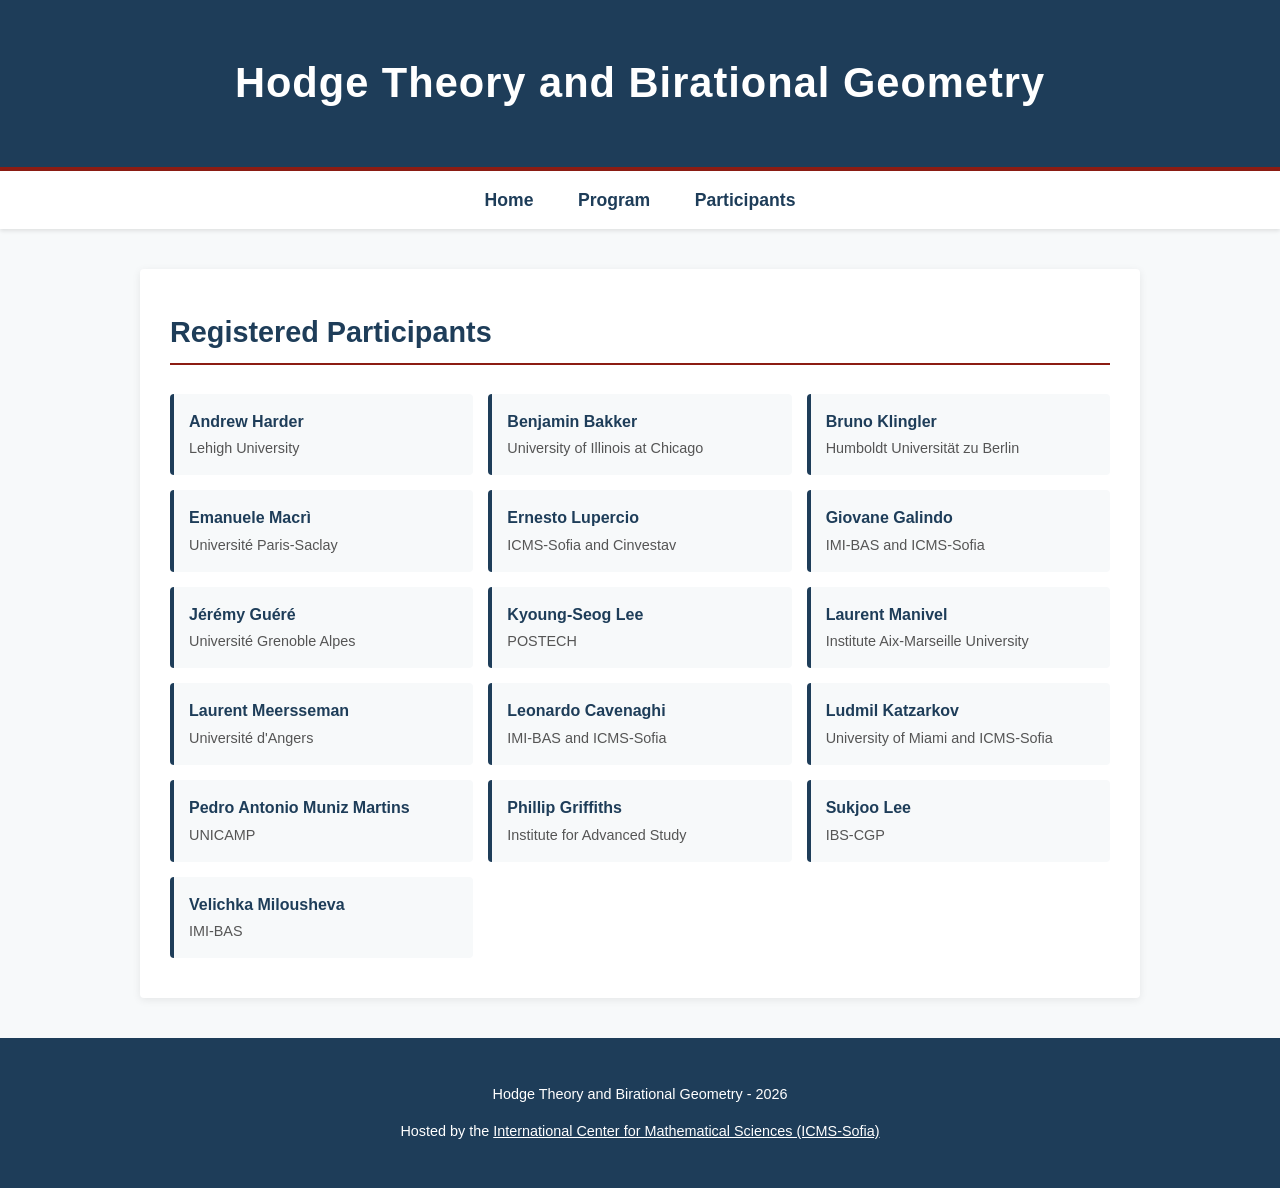
==== participants.html @ e17c97f4 "Remove Claire Voisin and sync poster speakers and confirmed courses with website" ====
<!DOCTYPE html>
<html lang="en">
<head>
    <meta charset="UTF-8">
    <meta name="viewport" content="width=device-width, initial-scale=1.0">
    <title>Participants - Hodge Theory 2026</title>
    <style>
        :root {
            --primary-color: #1e3d59; 
            --secondary-color: #8c1c13;
            --background-color: #f7f9fa;
            --text-color: #2c3e50;
            --card-bg: #ffffff;
            --inst-color: #555555;
        }
        body {
            font-family: -apple-system, BlinkMacSystemFont, "Segoe UI", Roboto, Helvetica, Arial, sans-serif;
            line-height: 1.6;
            color: var(--text-color);
            background-color: var(--background-color);
            margin: 0;
            padding: 0;
        }
        header {
            background-color: var(--primary-color);
            color: #ffffff;
            padding: 50px 20px;
            text-align: center;
            border-bottom: 4px solid var(--secondary-color);
        }
        header h1 {
            margin: 0;
            font-size: 2.6em;
            letter-spacing: 1px;
        }
        nav {
            background-color: #ffffff;
            padding: 15px;
            text-align: center;
            box-shadow: 0 2px 4px rgba(0,0,0,0.1);
        }
        nav a {
            color: var(--primary-color);
            text-decoration: none;
            margin: 0 20px;
            font-weight: 600;
            font-size: 1.1em;
        }
        nav a:hover {
            color: var(--secondary-color);
            text-decoration: underline;
        }
        .container {
            max-width: 1000px;
            margin: 40px auto;
            padding: 0 20px;
            min-height: 45vh;
        }
        .card {
            background: var(--card-bg);
            border-radius: 4px;
            box-shadow: 0 2px 8px rgba(0,0,0,0.08);
            padding: 40px 30px;
            margin-top: 30px;
        }
        h3 {
            color: var(--primary-color);
            margin-top: 0;
            font-size: 1.8em;
            border-bottom: 2px solid var(--secondary-color);
            padding-bottom: 8px;
        }
        .speakers-grid {
            display: grid;
            grid-template-columns: repeat(auto-fill, minmax(300px, 1fr));
            gap: 15px;
            margin-top: 20px;
        }
        .speaker {
            background: var(--background-color);
            padding: 15px;
            border-radius: 4px;
            border-left: 4px solid var(--primary-color);
        }
        .speaker-name {
            font-weight: bold;
            color: var(--primary-color);
        }
        .speaker-inst {
            font-size: 0.9em;
            color: var(--inst-color);
            display: block;
            margin-top: 3px;
        }
        footer {
            text-align: center;
            padding: 30px 20px;
            background-color: var(--primary-color);
            color: #ffffff;
            font-size: 0.9em;
            margin-top: 40px;
        }
    </style>
</head>
<body>
    <header>
        <h1>Hodge Theory and Birational Geometry</h1>
    </header>
    
    <nav>
        <a href="index.html">Home</a>
        <a href="program.html">Program</a>
        <a href="participants.html">Participants</a>
    </nav>

    <div class="container">
        <div class="card">
            <h3>Registered Participants</h3>
            <div class="speakers-grid">
                <div class="speaker">
                    <span class="speaker-name">Andrew Harder</span>
                    <span class="speaker-inst">Lehigh University</span>
                </div>
                <div class="speaker">
                    <span class="speaker-name">Benjamin Bakker</span>
                    <span class="speaker-inst">University of Illinois at Chicago</span>
                </div>
                <div class="speaker">
                    <span class="speaker-name">Bruno Klingler</span>
                    <span class="speaker-inst">Humboldt Universität zu Berlin</span>
                </div>
                <div class="speaker">
                    <span class="speaker-name">Emanuele Macrì</span>
                    <span class="speaker-inst">Université Paris-Saclay</span>
                </div>
                <div class="speaker">
                    <span class="speaker-name">Ernesto Lupercio</span>
                    <span class="speaker-inst">ICMS-Sofia and Cinvestav</span>
                </div>
                <div class="speaker">
                    <span class="speaker-name">Giovane Galindo</span>
                    <span class="speaker-inst">IMI-BAS and ICMS-Sofia</span>
                </div>
                <div class="speaker">
                    <span class="speaker-name">Jérémy Guéré</span>
                    <span class="speaker-inst">Université Grenoble Alpes</span>
                </div>
                <div class="speaker">
                    <span class="speaker-name">Kyoung-Seog Lee</span>
                    <span class="speaker-inst">POSTECH</span>
                </div>
                <div class="speaker">
                    <span class="speaker-name">Laurent Manivel</span>
                    <span class="speaker-inst">Institute Aix-Marseille University</span>
                </div>
                <div class="speaker">
                    <span class="speaker-name">Laurent Meersseman</span>
                    <span class="speaker-inst">Université d'Angers</span>
                </div>
                <div class="speaker">
                    <span class="speaker-name">Leonardo Cavenaghi</span>
                    <span class="speaker-inst">IMI-BAS and ICMS-Sofia</span>
                </div>
                <div class="speaker">
                    <span class="speaker-name">Ludmil Katzarkov</span>
                    <span class="speaker-inst">University of Miami and ICMS-Sofia</span>
                </div>
                <div class="speaker">
                    <span class="speaker-name">Pedro Antonio Muniz Martins</span>
                    <span class="speaker-inst">UNICAMP</span>
                </div>
                <div class="speaker">
                    <span class="speaker-name">Phillip Griffiths</span>
                    <span class="speaker-inst">Institute for Advanced Study</span>
                </div>
                <div class="speaker">
                    <span class="speaker-name">Sukjoo Lee</span>
                    <span class="speaker-inst">IBS-CGP</span>
                </div>
                <div class="speaker">
                    <span class="speaker-name">Velichka Milousheva</span>
                    <span class="speaker-inst">IMI-BAS</span>
                </div>
            </div>
        </div>
    </div>

    <footer>
        <p>Hodge Theory and Birational Geometry - 2026</p>
        <p>Hosted by the <a href="https://icms.bg/" target="_blank" style="color: #ffffff; text-decoration: underline;">International Center for Mathematical Sciences (ICMS-Sofia)</a></p>
    </footer>
</body>
</html>
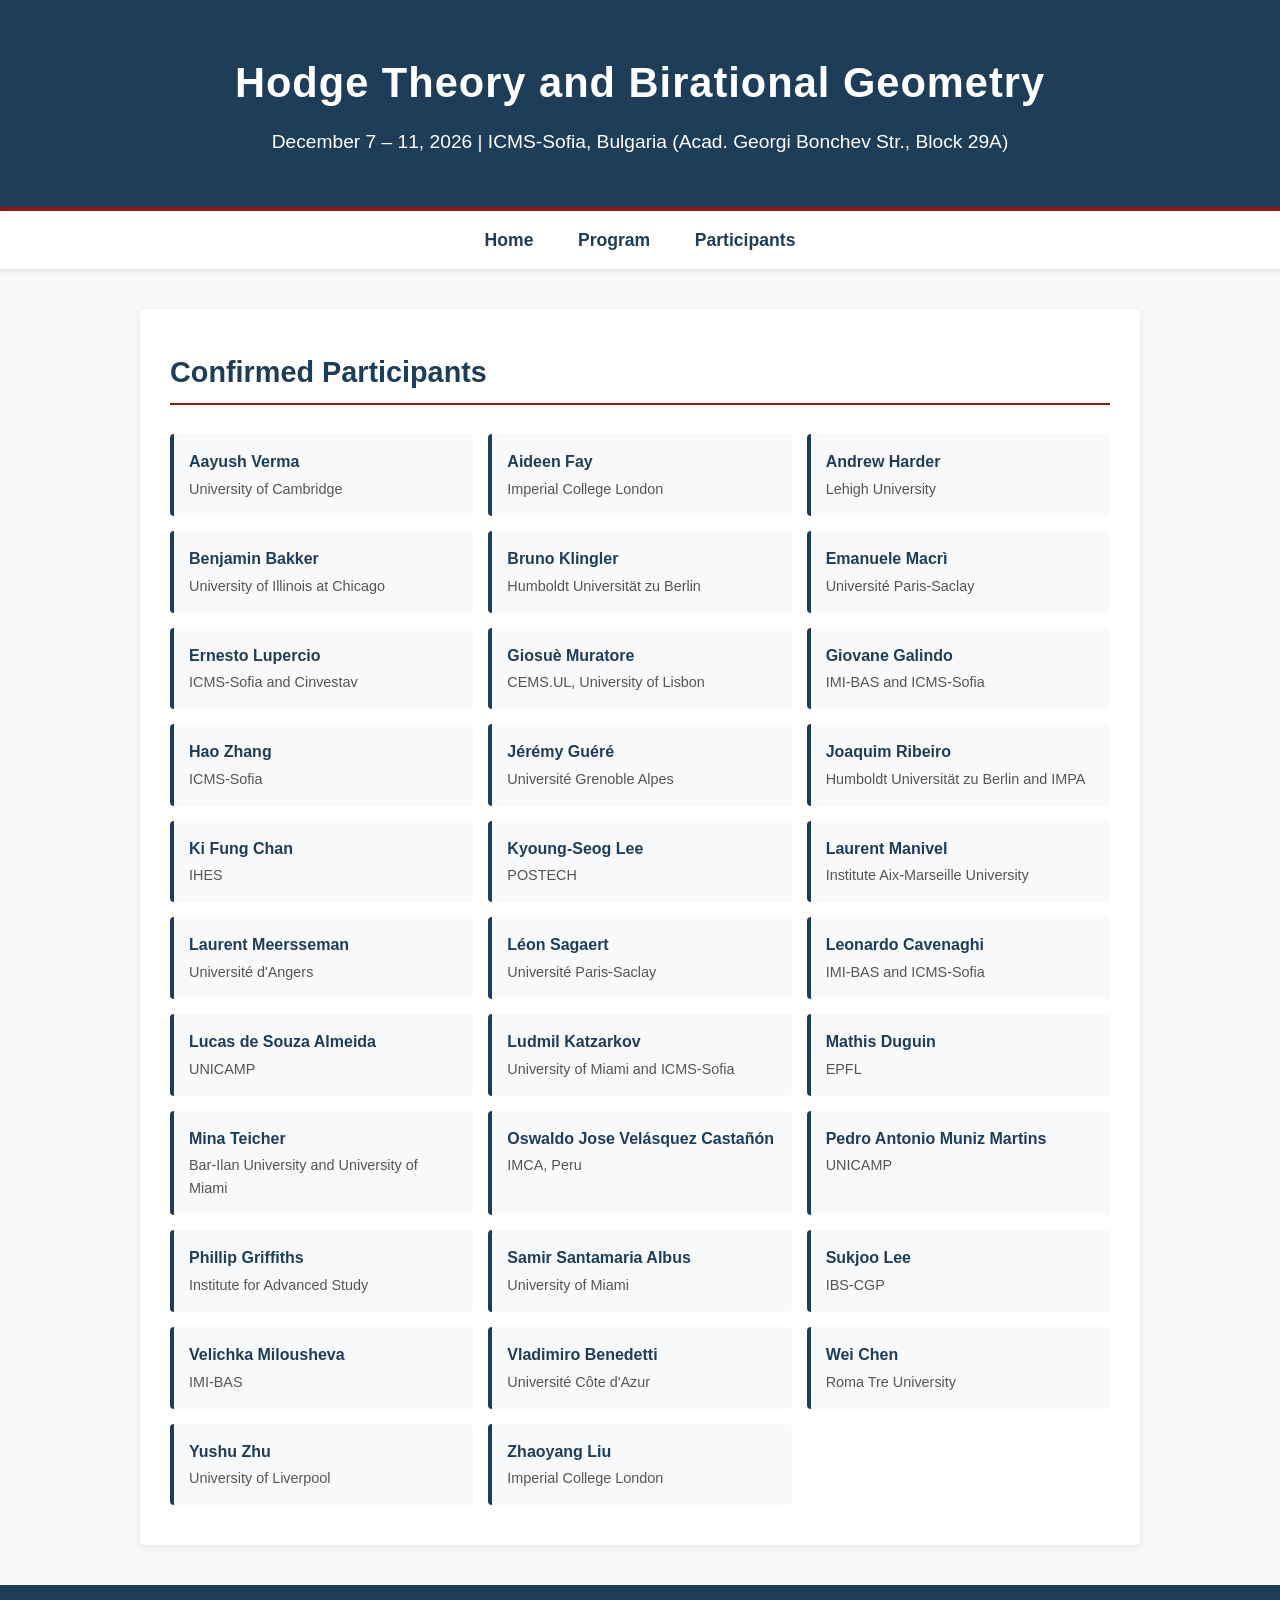
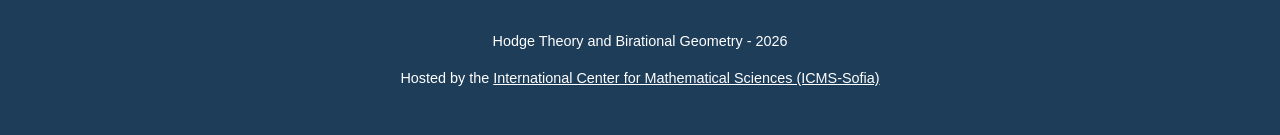
==== commit d28e4ac3: "Update conference venue to Block 29A and update confirmed participants list" ====
--- a/participants.html
+++ b/participants.html
@@ -106,6 +106,7 @@
 <body>
     <header>
         <h1>Hodge Theory and Birational Geometry</h1>
+        <h2 style="margin: 10px 0 0 0; font-size: 1.2em; font-weight: 300;">December 7 – 11, 2026 | ICMS-Sofia, Bulgaria (Acad. Georgi Bonchev Str., Block 29A)</h2>
     </header>
     
     <nav>
@@ -116,8 +117,16 @@
 
     <div class="container">
         <div class="card">
-            <h3>Registered Participants</h3>
+            <h3>Confirmed Participants</h3>
             <div class="speakers-grid">
+                <div class="speaker">
+                    <span class="speaker-name">Aayush Verma</span>
+                    <span class="speaker-inst">University of Cambridge</span>
+                </div>
+                <div class="speaker">
+                    <span class="speaker-name">Aideen Fay</span>
+                    <span class="speaker-inst">Imperial College London</span>
+                </div>
                 <div class="speaker">
                     <span class="speaker-name">Andrew Harder</span>
                     <span class="speaker-inst">Lehigh University</span>
@@ -139,14 +148,30 @@
                     <span class="speaker-inst">ICMS-Sofia and Cinvestav</span>
                 </div>
                 <div class="speaker">
+                    <span class="speaker-name">Giosuè Muratore</span>
+                    <span class="speaker-inst">CEMS.UL, University of Lisbon</span>
+                </div>
+                <div class="speaker">
                     <span class="speaker-name">Giovane Galindo</span>
                     <span class="speaker-inst">IMI-BAS and ICMS-Sofia</span>
                 </div>
                 <div class="speaker">
+                    <span class="speaker-name">Hao Zhang</span>
+                    <span class="speaker-inst">ICMS-Sofia</span>
+                </div>
+                <div class="speaker">
                     <span class="speaker-name">Jérémy Guéré</span>
                     <span class="speaker-inst">Université Grenoble Alpes</span>
                 </div>
                 <div class="speaker">
+                    <span class="speaker-name">Joaquim Ribeiro</span>
+                    <span class="speaker-inst">Humboldt Universität zu Berlin and IMPA</span>
+                </div>
+                <div class="speaker">
+                    <span class="speaker-name">Ki Fung Chan</span>
+                    <span class="speaker-inst">IHES</span>
+                </div>
+                <div class="speaker">
                     <span class="speaker-name">Kyoung-Seog Lee</span>
                     <span class="speaker-inst">POSTECH</span>
                 </div>
@@ -159,14 +184,34 @@
                     <span class="speaker-inst">Université d'Angers</span>
                 </div>
                 <div class="speaker">
+                    <span class="speaker-name">Léon Sagaert</span>
+                    <span class="speaker-inst">Université Paris-Saclay</span>
+                </div>
+                <div class="speaker">
                     <span class="speaker-name">Leonardo Cavenaghi</span>
                     <span class="speaker-inst">IMI-BAS and ICMS-Sofia</span>
                 </div>
                 <div class="speaker">
+                    <span class="speaker-name">Lucas de Souza Almeida</span>
+                    <span class="speaker-inst">UNICAMP</span>
+                </div>
+                <div class="speaker">
                     <span class="speaker-name">Ludmil Katzarkov</span>
                     <span class="speaker-inst">University of Miami and ICMS-Sofia</span>
                 </div>
                 <div class="speaker">
+                    <span class="speaker-name">Mathis Duguin</span>
+                    <span class="speaker-inst">EPFL</span>
+                </div>
+                <div class="speaker">
+                    <span class="speaker-name">Mina Teicher</span>
+                    <span class="speaker-inst">Bar-Ilan University and University of Miami</span>
+                </div>
+                <div class="speaker">
+                    <span class="speaker-name">Oswaldo Jose Velásquez Castañón</span>
+                    <span class="speaker-inst">IMCA, Peru</span>
+                </div>
+                <div class="speaker">
                     <span class="speaker-name">Pedro Antonio Muniz Martins</span>
                     <span class="speaker-inst">UNICAMP</span>
                 </div>
@@ -175,12 +220,32 @@
                     <span class="speaker-inst">Institute for Advanced Study</span>
                 </div>
                 <div class="speaker">
+                    <span class="speaker-name">Samir Santamaria Albus</span>
+                    <span class="speaker-inst">University of Miami</span>
+                </div>
+                <div class="speaker">
                     <span class="speaker-name">Sukjoo Lee</span>
                     <span class="speaker-inst">IBS-CGP</span>
                 </div>
                 <div class="speaker">
                     <span class="speaker-name">Velichka Milousheva</span>
                     <span class="speaker-inst">IMI-BAS</span>
+                </div>
+                <div class="speaker">
+                    <span class="speaker-name">Vladimiro Benedetti</span>
+                    <span class="speaker-inst">Université Côte d'Azur</span>
+                </div>
+                <div class="speaker">
+                    <span class="speaker-name">Wei Chen</span>
+                    <span class="speaker-inst">Roma Tre University</span>
+                </div>
+                <div class="speaker">
+                    <span class="speaker-name">Yushu Zhu</span>
+                    <span class="speaker-inst">University of Liverpool</span>
+                </div>
+                <div class="speaker">
+                    <span class="speaker-name">Zhaoyang Liu</span>
+                    <span class="speaker-inst">Imperial College London</span>
                 </div>
             </div>
         </div>
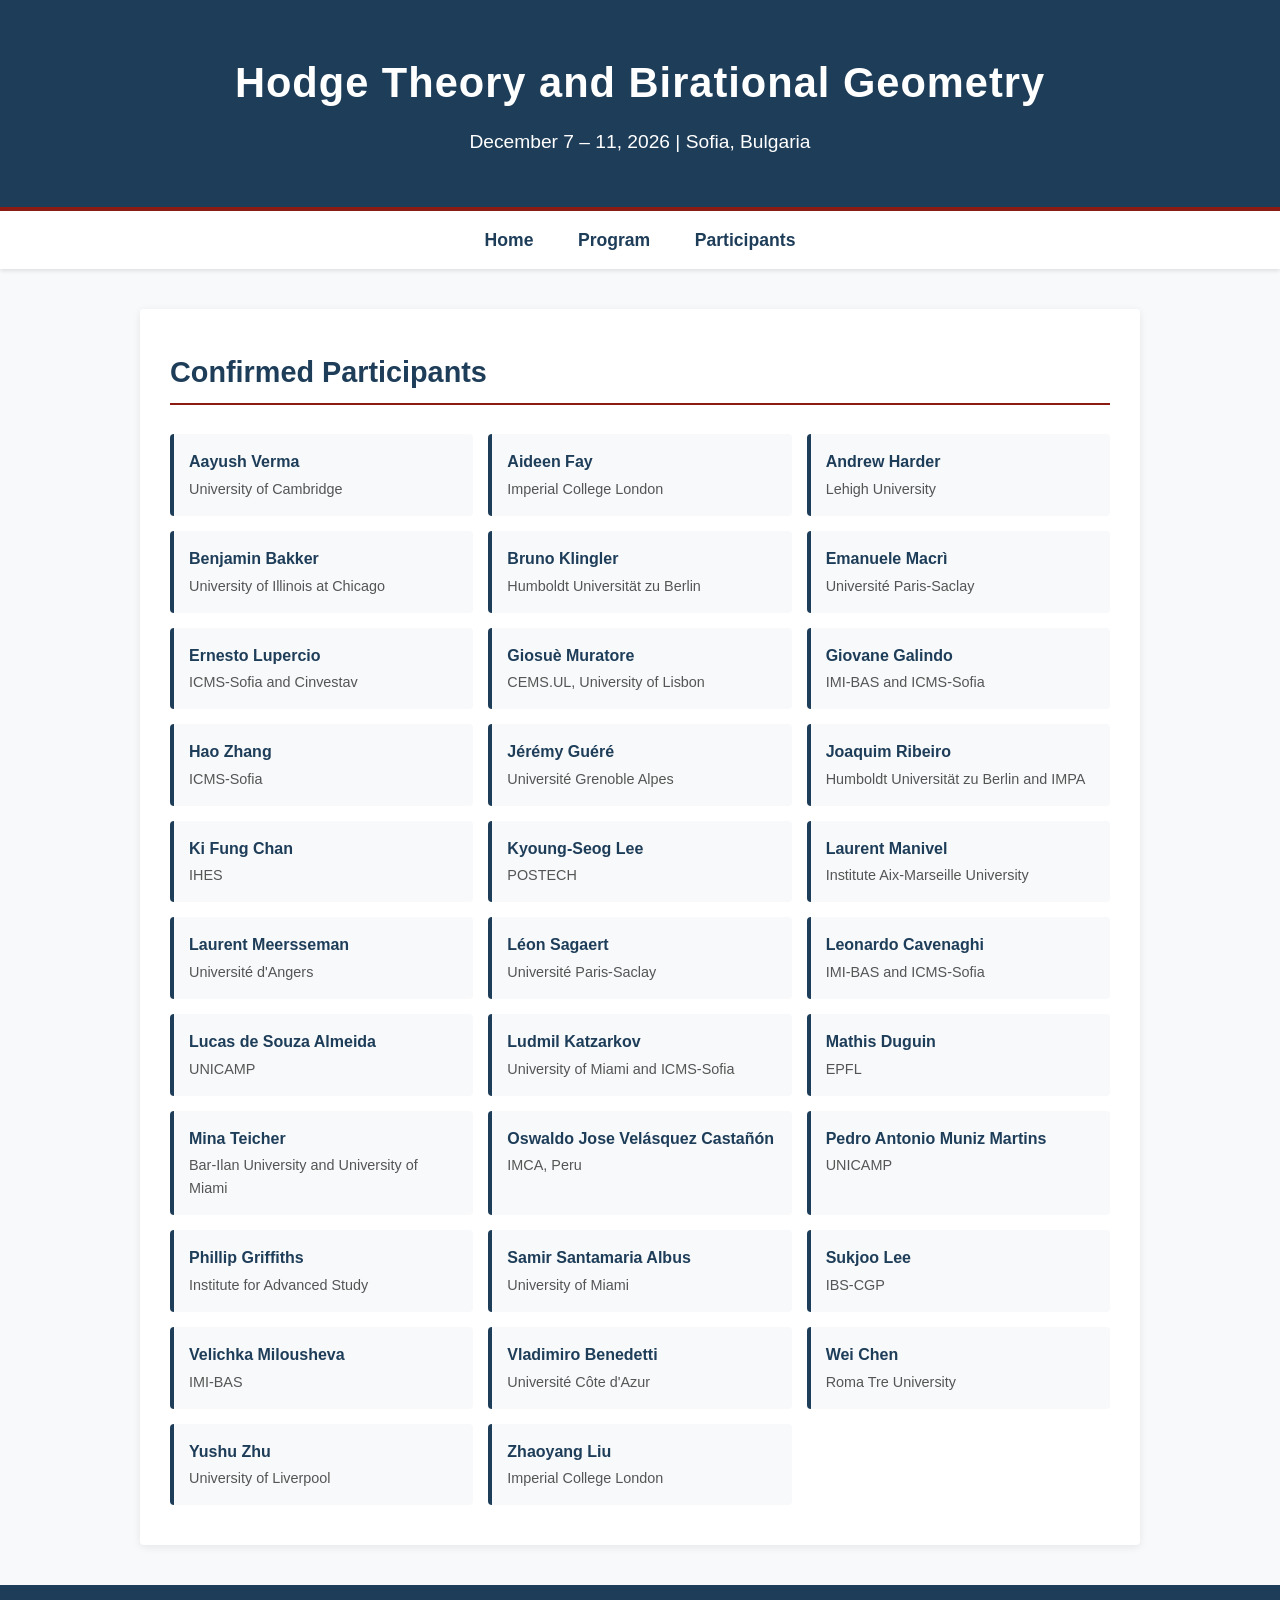
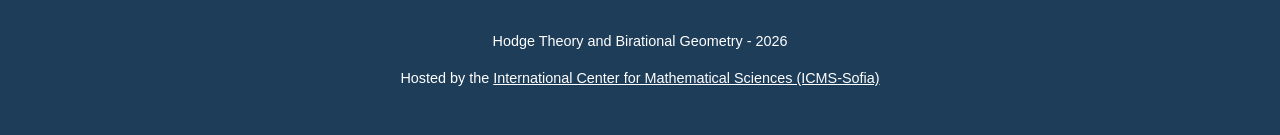
==== commit cdf75b0a: "Separate conference venue (Block 29A) from ICMS-Sofia/IMI-BAS on website and poster" ====
--- a/participants.html
+++ b/participants.html
@@ -106,7 +106,7 @@
 <body>
     <header>
         <h1>Hodge Theory and Birational Geometry</h1>
-        <h2 style="margin: 10px 0 0 0; font-size: 1.2em; font-weight: 300;">December 7 – 11, 2026 | ICMS-Sofia, Bulgaria (Acad. Georgi Bonchev Str., Block 29A)</h2>
+        <h2 style="margin: 10px 0 0 0; font-size: 1.2em; font-weight: 300;">December 7 – 11, 2026 | Sofia, Bulgaria</h2>
     </header>
     
     <nav>
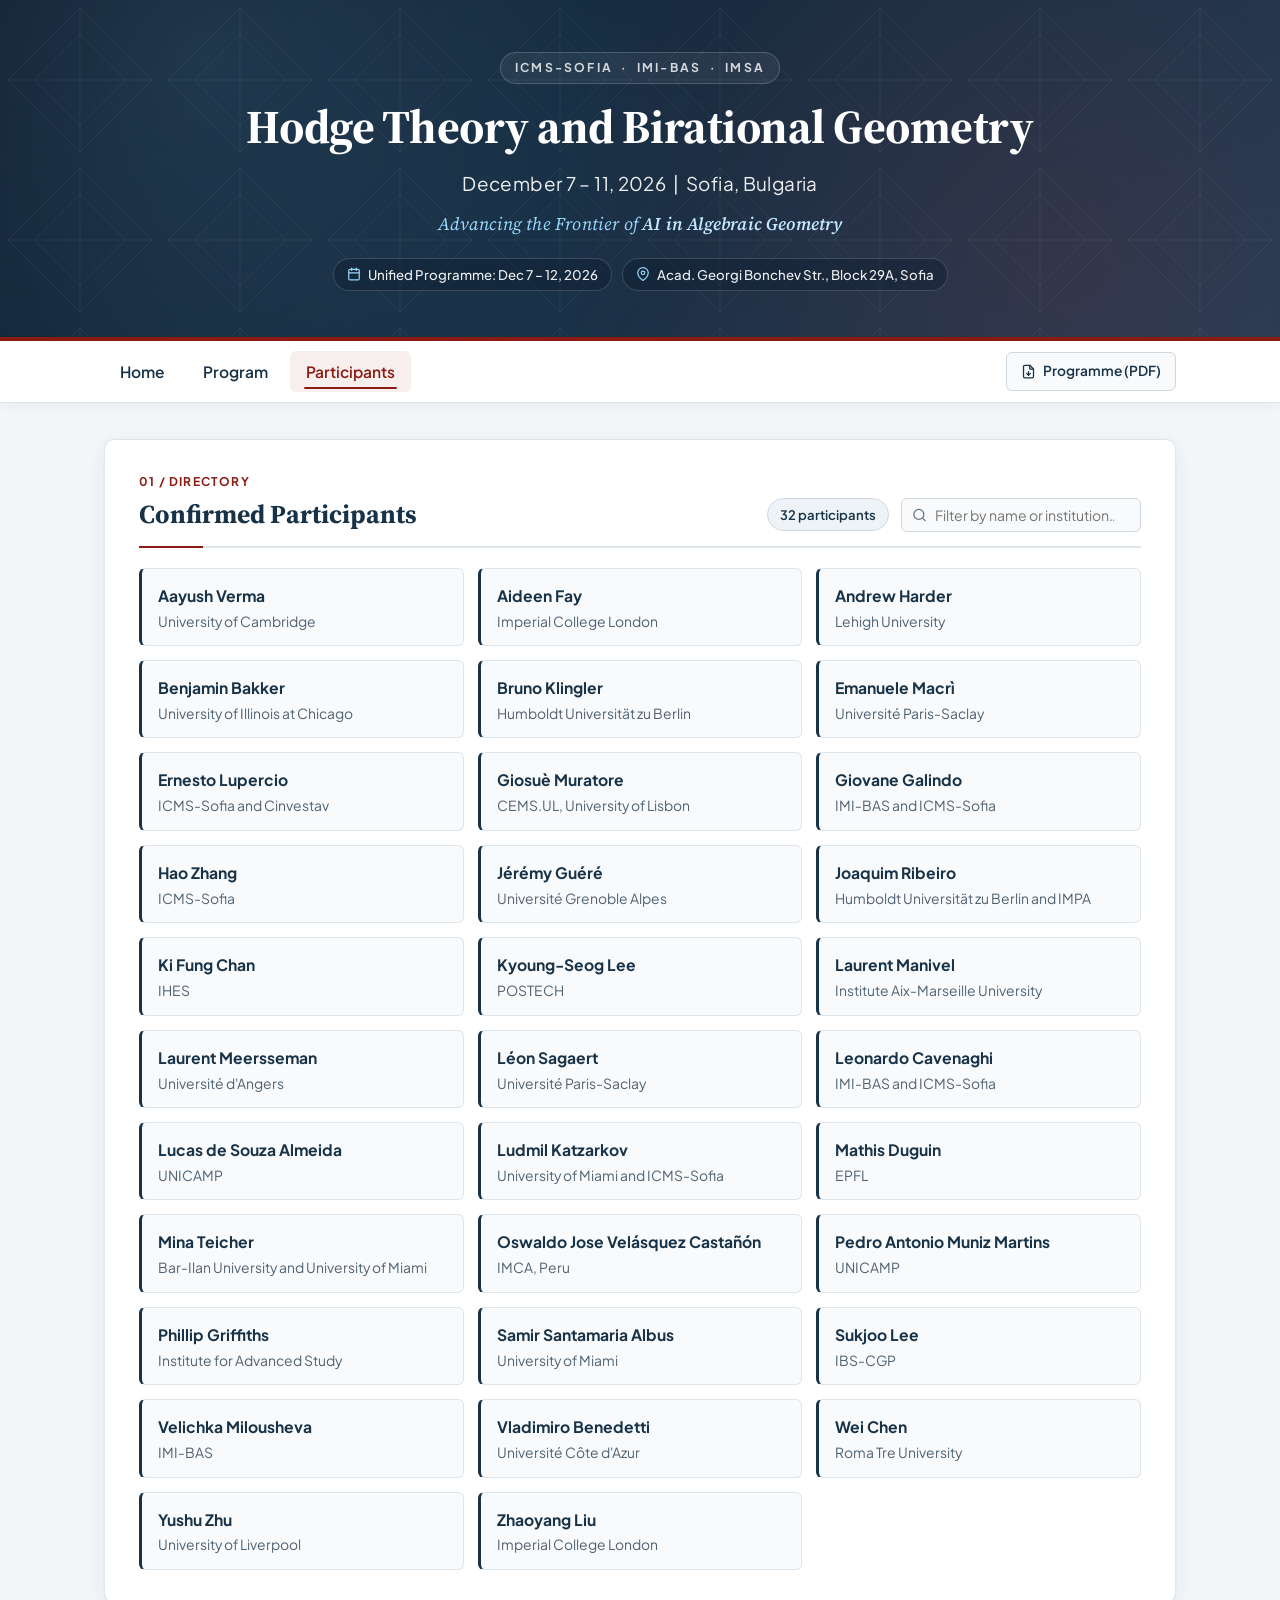
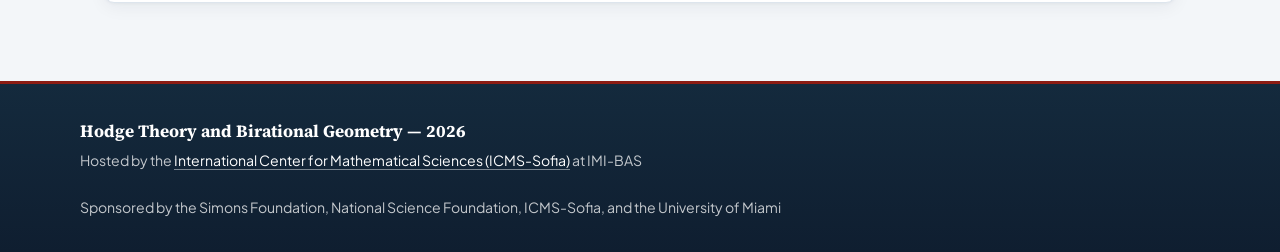
==== commit 64e8044a: "Redesign website layout and typography; optimize cathedral asset" ====
--- a/participants.html
+++ b/participants.html
@@ -1,124 +1,66 @@
-
 <!DOCTYPE html>
 <html lang="en">
 <head>
     <meta charset="UTF-8">
     <meta name="viewport" content="width=device-width, initial-scale=1.0">
-    <title>Participants - Hodge Theory 2026</title>
-    <style>
-        :root {
-            --primary-color: #1e3d59; 
-            --secondary-color: #8c1c13;
-            --background-color: #f7f9fa;
-            --text-color: #2c3e50;
-            --card-bg: #ffffff;
-            --inst-color: #555555;
-        }
-        body {
-            font-family: -apple-system, BlinkMacSystemFont, "Segoe UI", Roboto, Helvetica, Arial, sans-serif;
-            line-height: 1.6;
-            color: var(--text-color);
-            background-color: var(--background-color);
-            margin: 0;
-            padding: 0;
-        }
-        header {
-            background-color: var(--primary-color);
-            color: #ffffff;
-            padding: 50px 20px;
-            text-align: center;
-            border-bottom: 4px solid var(--secondary-color);
-        }
-        header h1 {
-            margin: 0;
-            font-size: 2.6em;
-            letter-spacing: 1px;
-        }
-        nav {
-            background-color: #ffffff;
-            padding: 15px;
-            text-align: center;
-            box-shadow: 0 2px 4px rgba(0,0,0,0.1);
-        }
-        nav a {
-            color: var(--primary-color);
-            text-decoration: none;
-            margin: 0 20px;
-            font-weight: 600;
-            font-size: 1.1em;
-        }
-        nav a:hover {
-            color: var(--secondary-color);
-            text-decoration: underline;
-        }
-        .container {
-            max-width: 1000px;
-            margin: 40px auto;
-            padding: 0 20px;
-            min-height: 45vh;
-        }
-        .card {
-            background: var(--card-bg);
-            border-radius: 4px;
-            box-shadow: 0 2px 8px rgba(0,0,0,0.08);
-            padding: 40px 30px;
-            margin-top: 30px;
-        }
-        h3 {
-            color: var(--primary-color);
-            margin-top: 0;
-            font-size: 1.8em;
-            border-bottom: 2px solid var(--secondary-color);
-            padding-bottom: 8px;
-        }
-        .speakers-grid {
-            display: grid;
-            grid-template-columns: repeat(auto-fill, minmax(300px, 1fr));
-            gap: 15px;
-            margin-top: 20px;
-        }
-        .speaker {
-            background: var(--background-color);
-            padding: 15px;
-            border-radius: 4px;
-            border-left: 4px solid var(--primary-color);
-        }
-        .speaker-name {
-            font-weight: bold;
-            color: var(--primary-color);
-        }
-        .speaker-inst {
-            font-size: 0.9em;
-            color: var(--inst-color);
-            display: block;
-            margin-top: 3px;
-        }
-        footer {
-            text-align: center;
-            padding: 30px 20px;
-            background-color: var(--primary-color);
-            color: #ffffff;
-            font-size: 0.9em;
-            margin-top: 40px;
-        }
-    </style>
+    <title>Participants | Hodge Theory and Birational Geometry 2026</title>
+    <meta name="description" content="Confirmed participants for Hodge Theory and Birational Geometry 2026 at ICMS-Sofia, Bulgaria.">
+    <link rel="icon" type="image/svg+xml" href="data:image/svg+xml,%3Csvg xmlns='http://www.w3.org/2000/svg' viewBox='0 0 64 64'%3E%3Crect width='64' height='64' rx='12' fill='%23183247'/%3E%3Cpolygon points='32,8 56,32 32,56 8,32' fill='none' stroke='%239ad8fc' stroke-width='3.5'/%3E%3Cpolygon points='32,19 45,32 32,45 19,32' fill='%238c1c13' stroke='%23ffffff' stroke-width='2'/%3E%3C/svg%3E">
+
+    <link rel="preconnect" href="https://fonts.googleapis.com">
+    <link rel="preconnect" href="https://fonts.gstatic.com" crossorigin>
+    <link href="https://fonts.googleapis.com/css2?family=Plus+Jakarta+Sans:wght@400;500;600;700&family=Source+Serif+4:ital,opsz,wght@0,8..60,600;0,8..60,700;1,8..60,400&display=swap" rel="stylesheet">
+    <link rel="stylesheet" href="styles.css?v=20261127">
 </head>
 <body>
-    <header>
-        <h1>Hodge Theory and Birational Geometry</h1>
-        <h2 style="margin: 10px 0 0 0; font-size: 1.2em; font-weight: 300;">December 7 – 11, 2026 | Sofia, Bulgaria</h2>
+    <header class="site-header">
+        <div class="header-inner">
+            <div class="header-kicker">ICMS-Sofia &nbsp;&middot;&nbsp; IMI-BAS &nbsp;&middot;&nbsp; IMSA</div>
+            <h1>Hodge Theory and Birational Geometry</h1>
+            <h2>December 7 – 11, 2026 &nbsp;|&nbsp; Sofia, Bulgaria</h2>
+            <p class="header-slogan">Advancing the Frontier of <strong>AI in Algebraic Geometry</strong></p>
+            <div class="header-pills">
+                <span class="header-pill">
+                    <svg viewBox="0 0 24 24" fill="none" stroke-width="2" stroke-linecap="round" stroke-linejoin="round" aria-hidden="true"><rect x="3" y="4" width="18" height="18" rx="2" ry="2"></rect><line x1="16" y1="2" x2="16" y2="6"></line><line x1="8" y1="2" x2="8" y2="6"></line><line x1="3" y1="10" x2="21" y2="10"></line></svg>
+                    Unified Programme: Dec 7 – 12, 2026
+                </span>
+                <span class="header-pill">
+                    <svg viewBox="0 0 24 24" fill="none" stroke-width="2" stroke-linecap="round" stroke-linejoin="round" aria-hidden="true"><path d="M21 10c0 7-9 13-9 13s-9-6-9-13a9 9 0 0 1 18 0z"></path><circle cx="12" cy="10" r="3"></circle></svg>
+                    Acad. Georgi Bonchev Str., Block 29A, Sofia
+                </span>
+            </div>
+        </div>
     </header>
-    
-    <nav>
-        <a href="index.html">Home</a>
-        <a href="program.html">Program</a>
-        <a href="participants.html">Participants</a>
+
+    <nav class="site-nav" aria-label="Primary">
+        <div class="nav-inner">
+            <div class="nav-links">
+                <a href="index.html">Home</a>
+                <a href="program.html">Program</a>
+                <a href="participants.html" aria-current="page">Participants</a>
+            </div>
+            <a class="nav-cta" href="Sofia_Unified_Programme_7-12_December_2026.pdf" target="_blank" rel="noopener">
+                <svg viewBox="0 0 24 24" fill="none" stroke="currentColor" stroke-width="2" stroke-linecap="round" stroke-linejoin="round" aria-hidden="true"><path d="M14 2H6a2 2 0 0 0-2 2v16a2 2 0 0 0 2 2h12a2 2 0 0 0 2-2V8z"></path><polyline points="14 2 14 8 20 8"></polyline><line x1="12" y1="18" x2="12" y2="12"></line><polyline points="9 15 12 18 15 15"></polyline></svg>
+                Programme (PDF)
+            </a>
+        </div>
     </nav>
 
-    <div class="container">
+    <main class="container">
         <div class="card">
-            <h3>Confirmed Participants</h3>
-            <div class="speakers-grid">
+            <div class="section-tag">01 / Directory</div>
+            <div class="directory-toolbar">
+                <h3>Confirmed Participants</h3>
+                <div class="directory-controls">
+                    <span class="count-pill" id="participant-count">32 participants</span>
+                    <div class="filter-input-wrap">
+                        <svg viewBox="0 0 24 24" fill="none" stroke-width="2" stroke-linecap="round" stroke-linejoin="round" aria-hidden="true"><circle cx="11" cy="11" r="8"></circle><line x1="21" y1="21" x2="16.65" y2="16.65"></line></svg>
+                        <input type="search" id="participant-filter" class="filter-input" placeholder="Filter by name or institution…" aria-label="Filter participants by name or institution">
+                    </div>
+                </div>
+            </div>
+
+            <div class="speakers-grid" id="participants-grid">
                 <div class="speaker">
                     <span class="speaker-name">Aayush Verma</span>
                     <span class="speaker-inst">University of Cambridge</span>
@@ -248,12 +190,62 @@
                     <span class="speaker-inst">Imperial College London</span>
                 </div>
             </div>
-        </div>
-    </div>
-
-    <footer>
-        <p>Hodge Theory and Birational Geometry - 2026</p>
-        <p>Hosted by the <a href="https://icms.bg/" target="_blank" style="color: #ffffff; text-decoration: underline;">International Center for Mathematical Sciences (ICMS-Sofia)</a></p>
+            <div class="empty-filter-msg" id="empty-filter-msg" role="status">
+                No participants match that search query.
+            </div>
+        </div>
+    </main>
+
+    <footer class="site-footer">
+        <div class="footer-inner">
+            <div class="footer-brand">
+                <strong>Hodge Theory and Birational Geometry &mdash; 2026</strong>
+                <p>Hosted by the <a href="https://icms.bg/" target="_blank" rel="noopener">International Center for Mathematical Sciences (ICMS-Sofia)</a> at IMI-BAS</p>
+            </div>
+            <div class="footer-meta">
+                <p>Sponsored by the Simons Foundation, National Science Foundation, ICMS-Sofia, and the University of Miami</p>
+            </div>
+        </div>
     </footer>
+
+    <script>
+        (function () {
+            var input = document.getElementById("participant-filter");
+            var grid = document.getElementById("participants-grid");
+            var countEl = document.getElementById("participant-count");
+            var emptyEl = document.getElementById("empty-filter-msg");
+            if (!input || !grid || !countEl) return;
+
+            var cards = Array.prototype.slice.call(grid.querySelectorAll(".speaker"));
+            var total = cards.length;
+
+            function normalize(str) {
+                return (str || "")
+                    .toLowerCase()
+                    .normalize("NFD")
+                    .replace(/[\u0300-\u036f]/g, "");
+            }
+
+            var indexed = cards.map(function (card) {
+                return { el: card, key: normalize(card.textContent) };
+            });
+
+            input.addEventListener("input", function () {
+                var q = normalize(input.value).trim();
+                var shown = 0;
+                for (var i = 0; i < indexed.length; i++) {
+                    var match = !q || indexed[i].key.indexOf(q) !== -1;
+                    indexed[i].el.style.display = match ? "" : "none";
+                    if (match) shown++;
+                }
+                countEl.textContent = q
+                    ? shown + " of " + total + " participants"
+                    : total + " participants";
+                if (emptyEl) {
+                    emptyEl.style.display = shown === 0 ? "block" : "none";
+                }
+            });
+        })();
+    </script>
 </body>
 </html>
--- a/styles.css
+++ b/styles.css
@@ -0,0 +1,1185 @@
+/* ==========================================================================
+   Hodge Theory and Birational Geometry 2026 — Unified Editorial Stylesheet
+   Harmonized with official conference poster & unified scientific programme
+   ========================================================================== */
+
+:root {
+    --navy-deep: #0f1e30;
+    --primary-color: #183247;
+    --navy-mid: #1e3d59;
+    --secondary-color: #8c1c13;
+    --crimson-light: #b32d22;
+    --teal-color: #1b514d;
+    --teal-dark: #133c39;
+    --sky-accent: #9ad8fc;
+
+    --background-color: #f3f6f9;
+    --card-bg: #ffffff;
+    --surface-subtle: #f8fafc;
+    --surface-tint: #eef3f8;
+
+    --text-color: #1c2b36;
+    --inst-color: #4f6272;
+    --muted-color: #637585;
+
+    --border-color: #cfd8e0;
+    --border-soft: #dde5ed;
+
+    /* Programme table semantic fills (matching Unified Programme PDF) */
+    --course-bg: #e3eef8;
+    --course-border: #bfd6ec;
+    --seq-bg: #f6efe0;
+    --seq-border: #e5d5b5;
+    --event-bg: #e4f1e8;
+    --event-border: #bddbc6;
+    --break-bg: #eef2f6;
+    --time-bg: #f5f8fa;
+
+    --radius-sm: 6px;
+    --radius-md: 10px;
+    --radius-lg: 14px;
+
+    --shadow-sm: 0 1px 3px rgba(15, 30, 48, 0.05), 0 1px 2px rgba(15, 30, 48, 0.04);
+    --shadow-card: 0 4px 18px rgba(15, 30, 48, 0.06), 0 1px 3px rgba(15, 30, 48, 0.04);
+    --shadow-elevated: 0 12px 32px rgba(15, 30, 48, 0.14), 0 2px 6px rgba(15, 30, 48, 0.08);
+
+    --font-serif: "Source Serif 4", Georgia, "Times New Roman", Times, serif;
+    --font-sans: "Plus Jakarta Sans", -apple-system, BlinkMacSystemFont, "Segoe UI", Roboto, Helvetica, Arial, sans-serif;
+}
+
+*,
+*::before,
+*::after {
+    box-sizing: border-box;
+}
+
+html {
+    scroll-behavior: smooth;
+    -webkit-text-size-adjust: 100%;
+}
+
+body {
+    font-family: var(--font-sans);
+    line-height: 1.62;
+    color: var(--text-color);
+    background-color: var(--background-color);
+    margin: 0;
+    padding: 0;
+    display: flex;
+    flex-direction: column;
+    min-height: 100vh;
+}
+
+/* ==========================================================================
+   Architectural Masthead
+   ========================================================================== */
+
+header.site-header {
+    position: relative;
+    overflow: hidden;
+    background:
+        radial-gradient(circle at 16% 18%, rgba(140, 210, 250, 0.13) 0%, transparent 45%),
+        radial-gradient(circle at 84% 80%, rgba(179, 45, 34, 0.16) 0%, transparent 48%),
+        linear-gradient(135deg, #0d1a2b 0%, #162e44 52%, #1e3d59 100%);
+    color: #ffffff;
+    padding: 52px 24px 46px;
+    text-align: center;
+    border-bottom: 4px solid var(--secondary-color);
+}
+
+header.site-header::before {
+    content: "";
+    position: absolute;
+    inset: 0;
+    background-image: url("data:image/svg+xml,%3Csvg xmlns='http://www.w3.org/2000/svg' width='160' height='160' viewBox='0 0 160 160'%3E%3Cg fill='none' stroke='%23ffffff' stroke-opacity='0.055' stroke-width='1'%3E%3Cpolygon points='80,8 152,80 80,152 8,80'/%3E%3Cpolygon points='80,34 126,80 80,126 34,80'/%3E%3Cline x1='80' y1='8' x2='80' y2='152'/%3E%3Cline x1='8' y1='80' x2='152' y2='80'/%3E%3C/g%3E%3C/svg%3E");
+    background-size: 160px 160px;
+    pointer-events: none;
+}
+
+.header-inner {
+    position: relative;
+    z-index: 1;
+    max-width: 960px;
+    margin: 0 auto;
+}
+
+.header-kicker {
+    display: inline-block;
+    font-size: 0.76rem;
+    font-weight: 700;
+    letter-spacing: 0.18em;
+    text-transform: uppercase;
+    color: rgba(255, 255, 255, 0.8);
+    padding: 5px 14px;
+    border: 1px solid rgba(255, 255, 255, 0.18);
+    border-radius: 999px;
+    background: rgba(255, 255, 255, 0.06);
+    margin-bottom: 16px;
+}
+
+header.site-header h1 {
+    font-family: var(--font-serif);
+    margin: 0;
+    font-size: clamp(2rem, 4.2vw, 2.95rem);
+    font-weight: 700;
+    line-height: 1.15;
+    letter-spacing: -0.01em;
+    color: #ffffff;
+}
+
+header.site-header h2 {
+    margin: 14px 0 0 0;
+    font-size: clamp(1rem, 2vw, 1.18rem);
+    font-weight: 400;
+    color: rgba(255, 255, 255, 0.92);
+    letter-spacing: 0.02em;
+}
+
+.header-slogan {
+    margin: 10px 0 0 0;
+    font-family: var(--font-serif);
+    font-size: 1.12rem;
+    font-style: italic;
+    color: var(--sky-accent);
+    letter-spacing: 0.01em;
+}
+
+.header-slogan strong {
+    font-weight: 600;
+    color: #c2e7ff;
+}
+
+.header-pills {
+    display: flex;
+    flex-wrap: wrap;
+    justify-content: center;
+    gap: 10px;
+    margin-top: 20px;
+}
+
+.header-pill {
+    display: inline-flex;
+    align-items: center;
+    gap: 7px;
+    font-size: 0.83rem;
+    font-weight: 500;
+    color: rgba(255, 255, 255, 0.92);
+    background: rgba(15, 30, 48, 0.48);
+    border: 1px solid rgba(255, 255, 255, 0.16);
+    padding: 5px 13px;
+    border-radius: 999px;
+}
+
+.header-pill svg {
+    width: 14px;
+    height: 14px;
+    stroke: var(--sky-accent);
+    flex-shrink: 0;
+}
+
+/* ==========================================================================
+   Sticky Navigation Bar
+   ========================================================================== */
+
+nav.site-nav {
+    position: sticky;
+    top: 0;
+    z-index: 100;
+    background-color: rgba(255, 255, 255, 0.96);
+    backdrop-filter: blur(10px);
+    -webkit-backdrop-filter: blur(10px);
+    border-bottom: 1px solid var(--border-soft);
+    box-shadow: 0 2px 10px rgba(15, 30, 48, 0.05);
+}
+
+.nav-inner {
+    max-width: 1120px;
+    margin: 0 auto;
+    padding: 10px 24px;
+    display: flex;
+    align-items: center;
+    justify-content: space-between;
+    gap: 16px;
+    flex-wrap: wrap;
+}
+
+.nav-links {
+    display: flex;
+    align-items: center;
+    gap: 6px;
+    flex-wrap: wrap;
+}
+
+.nav-links a {
+    position: relative;
+    color: var(--primary-color);
+    text-decoration: none;
+    padding: 8px 16px;
+    border-radius: var(--radius-sm);
+    font-weight: 600;
+    font-size: 0.97rem;
+    transition: color 0.18s ease, background-color 0.18s ease;
+}
+
+.nav-links a:hover {
+    color: var(--secondary-color);
+    background-color: var(--surface-tint);
+}
+
+.nav-links a[aria-current="page"] {
+    color: var(--secondary-color);
+    background-color: rgba(140, 28, 19, 0.07);
+}
+
+.nav-links a[aria-current="page"]::after {
+    content: "";
+    position: absolute;
+    left: 14px;
+    right: 14px;
+    bottom: 3px;
+    height: 2px;
+    background-color: var(--secondary-color);
+    border-radius: 2px;
+}
+
+.nav-cta {
+    display: inline-flex;
+    align-items: center;
+    gap: 7px;
+    font-size: 0.86rem;
+    font-weight: 600;
+    color: var(--primary-color);
+    background-color: var(--surface-subtle);
+    border: 1px solid var(--border-color);
+    padding: 7px 14px;
+    border-radius: var(--radius-sm);
+    text-decoration: none;
+    transition: all 0.18s ease;
+    white-space: nowrap;
+}
+
+.nav-cta:hover {
+    background-color: var(--primary-color);
+    border-color: var(--primary-color);
+    color: #ffffff;
+}
+
+.nav-cta svg {
+    width: 15px;
+    height: 15px;
+    flex-shrink: 0;
+}
+
+/* ==========================================================================
+   Main Container & Cards
+   ========================================================================== */
+
+main.container,
+.container {
+    width: 100%;
+    max-width: 1120px;
+    margin: 36px auto 52px;
+    padding: 0 24px;
+    flex: 1;
+}
+
+.card {
+    background: var(--card-bg);
+    border: 1px solid var(--border-soft);
+    border-radius: var(--radius-md);
+    box-shadow: var(--shadow-card);
+    padding: 32px 34px;
+    margin-bottom: 26px;
+}
+
+.section-tag {
+    font-size: 0.75rem;
+    font-weight: 700;
+    letter-spacing: 0.1em;
+    text-transform: uppercase;
+    color: var(--secondary-color);
+    margin-bottom: 6px;
+}
+
+.section-tag.teal {
+    color: var(--teal-color);
+}
+
+.card h3 {
+    font-family: var(--font-serif);
+    color: var(--primary-color);
+    font-size: 1.62rem;
+    font-weight: 700;
+    line-height: 1.25;
+    margin: 0 0 18px 0;
+    padding-bottom: 11px;
+    border-bottom: 2px solid var(--border-soft);
+    position: relative;
+}
+
+.card h3::after {
+    content: "";
+    position: absolute;
+    left: 0;
+    bottom: -2px;
+    width: 64px;
+    height: 2px;
+    background-color: var(--secondary-color);
+}
+
+.card h3.teal {
+    color: var(--teal-color);
+}
+
+.card h3.teal::after {
+    background-color: var(--teal-color);
+}
+
+.card p {
+    margin: 0 0 14px 0;
+}
+
+.card p:last-child {
+    margin-bottom: 0;
+}
+
+.lead-text {
+    font-size: 1.04rem;
+    line-height: 1.7;
+    color: #263847;
+}
+
+.focus-callout {
+    margin-top: 18px;
+    padding: 15px 18px;
+    background: linear-gradient(90deg, rgba(140, 28, 19, 0.05) 0%, rgba(24, 50, 71, 0.03) 100%);
+    border: 1px solid rgba(140, 28, 19, 0.16);
+    border-left: 4px solid var(--secondary-color);
+    border-radius: var(--radius-sm);
+    font-size: 0.96rem;
+    color: var(--text-color);
+}
+
+.action-row {
+    display: flex;
+    flex-wrap: wrap;
+    gap: 12px;
+    margin-top: 22px;
+}
+
+.btn-primary,
+.pdf-btn {
+    display: inline-flex;
+    align-items: center;
+    gap: 8px;
+    background-color: var(--primary-color);
+    color: #ffffff;
+    text-decoration: none;
+    font-weight: 600;
+    font-size: 0.94rem;
+    padding: 11px 20px;
+    border-radius: var(--radius-sm);
+    border: 1px solid var(--primary-color);
+    transition: background-color 0.18s ease, border-color 0.18s ease, transform 0.15s ease;
+    white-space: nowrap;
+}
+
+.btn-primary:hover,
+.pdf-btn:hover {
+    background-color: var(--secondary-color);
+    border-color: var(--secondary-color);
+    transform: translateY(-1px);
+}
+
+.btn-secondary {
+    display: inline-flex;
+    align-items: center;
+    gap: 8px;
+    background-color: #ffffff;
+    color: var(--primary-color);
+    text-decoration: none;
+    font-weight: 600;
+    font-size: 0.94rem;
+    padding: 11px 18px;
+    border-radius: var(--radius-sm);
+    border: 1px solid var(--border-color);
+    transition: all 0.18s ease;
+    white-space: nowrap;
+}
+
+.btn-secondary:hover {
+    border-color: var(--primary-color);
+    background-color: var(--surface-subtle);
+}
+
+.btn-primary svg,
+.btn-secondary svg,
+.pdf-btn svg {
+    width: 16px;
+    height: 16px;
+    flex-shrink: 0;
+}
+
+/* ==========================================================================
+   Homepage 2-Column Showcase (Overview + Venue + Cathedral | Framed Poster)
+   ========================================================================== */
+
+.overview-showcase {
+    display: grid;
+    grid-template-columns: minmax(0, 1.12fr) minmax(320px, 0.88fr);
+    gap: 26px;
+    align-items: stretch;
+    margin-bottom: 26px;
+}
+
+.overview-stack {
+    display: flex;
+    flex-direction: column;
+    justify-content: space-between;
+    gap: 24px;
+}
+
+.overview-stack .card {
+    margin-bottom: 0;
+}
+
+.info-grid {
+    display: grid;
+    grid-template-columns: repeat(2, minmax(0, 1fr));
+    gap: 18px 28px;
+}
+
+.info-item {
+    display: grid;
+    grid-template-columns: 22px 1fr;
+    gap: 12px;
+    align-items: start;
+    padding: 14px 16px;
+    background-color: var(--surface-subtle);
+    border: 1px solid var(--border-soft);
+    border-radius: var(--radius-sm);
+}
+
+.info-item svg {
+    width: 18px;
+    height: 18px;
+    stroke: var(--secondary-color);
+    margin-top: 3px;
+}
+
+.info-label {
+    display: block;
+    font-size: 0.78rem;
+    font-weight: 700;
+    text-transform: uppercase;
+    letter-spacing: 0.06em;
+    color: var(--muted-color);
+    margin-bottom: 2px;
+}
+
+.info-value {
+    font-size: 0.96rem;
+    color: var(--text-color);
+}
+
+.info-value a {
+    color: var(--primary-color);
+    font-weight: 600;
+    text-decoration: none;
+    border-bottom: 1px solid rgba(24, 50, 71, 0.28);
+    transition: color 0.15s ease, border-color 0.15s ease;
+}
+
+.info-value a:hover {
+    color: var(--secondary-color);
+    border-bottom-color: var(--secondary-color);
+}
+
+.status-badge {
+    display: inline-flex;
+    align-items: center;
+    gap: 6px;
+    font-size: 0.8rem;
+    font-weight: 700;
+    color: var(--secondary-color);
+    background-color: rgba(140, 28, 19, 0.08);
+    border: 1px solid rgba(140, 28, 19, 0.2);
+    padding: 3px 10px;
+    border-radius: 999px;
+    margin-bottom: 6px;
+}
+
+.city-card {
+    background: var(--card-bg);
+    border: 1px solid var(--border-soft);
+    border-radius: var(--radius-md);
+    box-shadow: var(--shadow-card);
+    overflow: hidden;
+    display: flex;
+    flex-direction: column;
+    flex: 1;
+}
+
+.city-card img {
+    display: block;
+    width: 100%;
+    height: 100%;
+    min-height: 280px;
+    aspect-ratio: 3 / 2;
+    object-fit: cover;
+    flex: 1;
+}
+
+.city-caption {
+    padding: 11px 16px;
+    font-size: 0.84rem;
+    color: var(--inst-color);
+    background-color: var(--surface-subtle);
+    border-top: 1px solid var(--border-soft);
+    display: flex;
+    justify-content: space-between;
+    align-items: center;
+}
+
+.poster-showcase {
+    background: #13192b;
+    border: 1px solid #25324c;
+    border-radius: var(--radius-md);
+    padding: 16px 16px 13px;
+    box-shadow: var(--shadow-elevated);
+    text-align: center;
+    display: flex;
+    flex-direction: column;
+    justify-content: space-between;
+}
+
+.poster-showcase a.poster-link {
+    display: block;
+    border-radius: 6px;
+    overflow: hidden;
+}
+
+.poster-showcase img {
+    display: block;
+    width: 100%;
+    height: auto;
+    border-radius: 5px;
+    transition: transform 0.25s ease;
+}
+
+.poster-showcase a.poster-link:hover img {
+    transform: scale(1.008);
+}
+
+.poster-caption {
+    margin-top: 10px;
+    display: flex;
+    align-items: center;
+    justify-content: space-between;
+    gap: 8px;
+    padding: 0 4px;
+    font-size: 0.8rem;
+    color: rgba(255, 255, 255, 0.76);
+}
+
+.poster-caption a {
+    color: var(--sky-accent);
+    text-decoration: none;
+    font-weight: 600;
+}
+
+.poster-caption a:hover {
+    text-decoration: underline;
+}
+
+/* ==========================================================================
+   Speaker, Course, Organizer & Participant Grids
+   ========================================================================== */
+
+.section-intro {
+    color: var(--inst-color);
+    font-size: 0.96rem;
+    margin-bottom: 18px;
+}
+
+.speakers-grid {
+    display: grid;
+    grid-template-columns: repeat(3, minmax(0, 1fr));
+    gap: 14px;
+}
+
+.speakers-grid.cols-2 {
+    grid-template-columns: repeat(2, minmax(0, 1fr));
+    gap: 16px;
+}
+
+.speaker {
+    background: var(--surface-subtle);
+    padding: 14px 16px;
+    border-radius: var(--radius-sm);
+    border: 1px solid var(--border-soft);
+    border-left: 3.5px solid var(--primary-color);
+    transition: transform 0.16s ease, box-shadow 0.16s ease, border-color 0.16s ease, background-color 0.16s ease;
+}
+
+.speaker:hover {
+    background: #ffffff;
+    box-shadow: var(--shadow-sm);
+    border-left-color: var(--secondary-color);
+    transform: translateY(-1px);
+}
+
+.speaker-top {
+    display: flex;
+    align-items: baseline;
+    justify-content: space-between;
+    gap: 8px;
+}
+
+.speaker-name {
+    font-weight: 700;
+    font-size: 0.98rem;
+    color: var(--primary-color);
+    line-height: 1.35;
+}
+
+.role-pill {
+    font-size: 0.7rem;
+    font-weight: 700;
+    text-transform: uppercase;
+    letter-spacing: 0.05em;
+    color: var(--primary-color);
+    background-color: var(--course-bg);
+    padding: 2px 8px;
+    border-radius: 999px;
+    white-space: nowrap;
+}
+
+.speaker-inst {
+    font-size: 0.87rem;
+    color: var(--inst-color);
+    display: block;
+    margin-top: 3px;
+    line-height: 1.4;
+}
+
+/* ==========================================================================
+   Programme Page & Schedule Tables
+   ========================================================================== */
+
+.top-bar {
+    display: flex;
+    flex-wrap: wrap;
+    align-items: center;
+    justify-content: space-between;
+    gap: 22px;
+}
+
+.top-bar-text {
+    flex: 1 1 520px;
+}
+
+.top-bar-title {
+    font-family: var(--font-serif);
+    font-size: 1.32rem;
+    font-weight: 700;
+    color: var(--primary-color);
+    display: block;
+    margin-bottom: 6px;
+}
+
+.top-bar p {
+    margin: 0;
+    color: var(--inst-color);
+    font-size: 0.95rem;
+}
+
+.top-bar p em,
+.subtitle-meta em,
+.info-value em {
+    padding-right: 0.08em;
+}
+
+.jump-pills {
+    display: flex;
+    flex-wrap: wrap;
+    gap: 10px;
+    margin-top: 14px;
+}
+
+.jump-pill {
+    display: inline-flex;
+    align-items: center;
+    gap: 6px;
+    font-size: 0.82rem;
+    font-weight: 600;
+    text-decoration: none;
+    padding: 5px 12px;
+    border-radius: 999px;
+    background-color: var(--surface-tint);
+    color: var(--primary-color);
+    border: 1px solid var(--border-color);
+    transition: all 0.15s ease;
+}
+
+.jump-pill:hover {
+    background-color: var(--primary-color);
+    border-color: var(--primary-color);
+    color: #ffffff;
+}
+
+.jump-pill.teal {
+    background-color: #e7f2f0;
+    color: var(--teal-color);
+    border-color: #bdd6d3;
+}
+
+.jump-pill.teal:hover {
+    background-color: var(--teal-color);
+    border-color: var(--teal-color);
+    color: #ffffff;
+}
+
+.subtitle-meta {
+    display: flex;
+    flex-wrap: wrap;
+    gap: 8px 18px;
+    color: var(--inst-color);
+    font-size: 0.92rem;
+    margin: -4px 0 20px 0;
+    padding: 10px 14px;
+    background-color: var(--surface-subtle);
+    border: 1px solid var(--border-soft);
+    border-radius: var(--radius-sm);
+}
+
+.table-wrap {
+    overflow-x: auto;
+    -webkit-overflow-scrolling: touch;
+    border: 1px solid var(--border-color);
+    border-radius: var(--radius-sm);
+    background: #ffffff;
+}
+
+.scroll-hint {
+    display: none;
+    align-items: center;
+    gap: 6px;
+    font-size: 0.79rem;
+    font-weight: 600;
+    color: var(--muted-color);
+    margin: -6px 0 8px 0;
+}
+
+table.schedule {
+    width: 100%;
+    border-collapse: collapse;
+    table-layout: fixed;
+    font-size: 0.93rem;
+    min-width: 720px;
+}
+
+table.schedule th.col-time {
+    width: 116px;
+}
+
+table.schedule.revalski th.col-day {
+    width: calc((100% - 116px) / 2);
+}
+
+table.schedule th,
+table.schedule td {
+    border: 1px solid var(--border-color);
+    padding: 11px 12px;
+    text-align: center;
+    vertical-align: middle;
+}
+
+table.schedule tr:first-child th {
+    border-top: none;
+}
+
+table.schedule tbody tr:last-child td {
+    border-bottom: none;
+}
+
+table.schedule tr th:first-child,
+table.schedule tr td:first-child {
+    border-left: none;
+}
+
+table.schedule tr th:last-child,
+table.schedule tr td:last-child {
+    border-right: none;
+}
+
+table.schedule thead th {
+    background-color: var(--primary-color);
+    color: #ffffff;
+    font-weight: 600;
+    padding: 13px 10px;
+    letter-spacing: 0.01em;
+}
+
+table.schedule.revalski thead th {
+    background-color: var(--teal-color);
+}
+
+table.schedule thead th .day-date {
+    display: block;
+    font-weight: 400;
+    font-size: 0.84rem;
+    opacity: 0.86;
+    margin-top: 2px;
+}
+
+td.time-col {
+    background-color: var(--time-bg);
+    font-weight: 600;
+    font-variant-numeric: tabular-nums;
+    color: var(--primary-color);
+    width: 116px;
+    white-space: nowrap;
+    font-size: 0.88rem;
+}
+
+table.schedule.revalski td.time-col {
+    color: var(--teal-color);
+}
+
+td.course-cell {
+    background-color: var(--course-bg);
+}
+
+td.seq-cell {
+    background-color: var(--seq-bg);
+}
+
+td.event-cell {
+    background-color: var(--event-bg);
+}
+
+td.break-cell {
+    background-color: var(--break-bg);
+    color: var(--inst-color);
+    font-size: 0.85rem;
+    padding: 7px 10px;
+}
+
+table.schedule td.left-align {
+    text-align: left;
+    padding: 12px 16px;
+}
+
+.spk-name {
+    font-weight: 700;
+    color: var(--text-color);
+    display: block;
+    line-height: 1.32;
+}
+
+.spk-sub {
+    font-size: 0.8rem;
+    font-weight: 500;
+    color: #3f5568;
+    display: block;
+    margin-top: 2px;
+}
+
+.talk-title {
+    font-family: var(--font-serif);
+    font-style: italic;
+    font-size: 0.95rem;
+    line-height: 1.42;
+    color: #2c3f50;
+    display: block;
+    margin-top: 4px;
+}
+
+.legend-row {
+    display: flex;
+    flex-wrap: wrap;
+    justify-content: space-between;
+    align-items: center;
+    gap: 12px;
+    margin-top: 16px;
+    padding-top: 12px;
+    border-top: 1px solid var(--border-soft);
+    font-size: 0.87rem;
+    color: var(--inst-color);
+}
+
+.legend-items {
+    display: flex;
+    flex-wrap: wrap;
+    gap: 18px;
+    align-items: center;
+}
+
+.swatch {
+    display: inline-block;
+    width: 13px;
+    height: 13px;
+    border: 1px solid var(--border-color);
+    vertical-align: -2px;
+    margin-right: 6px;
+    border-radius: 3px;
+}
+
+.footnote {
+    margin-top: 10px;
+    font-size: 0.85rem;
+    color: var(--muted-color);
+}
+
+/* ==========================================================================
+   Participants Directory Toolbar
+   ========================================================================== */
+
+.directory-toolbar {
+    display: flex;
+    flex-wrap: wrap;
+    align-items: center;
+    justify-content: space-between;
+    gap: 14px;
+    margin-bottom: 20px;
+    padding-bottom: 14px;
+    border-bottom: 2px solid var(--border-soft);
+    position: relative;
+}
+
+.directory-toolbar::after {
+    content: "";
+    position: absolute;
+    left: 0;
+    bottom: -2px;
+    width: 64px;
+    height: 2px;
+    background-color: var(--secondary-color);
+}
+
+.directory-toolbar h3 {
+    margin: 0;
+    padding: 0;
+    border: none;
+}
+
+.directory-toolbar h3::after {
+    display: none;
+}
+
+.directory-controls {
+    display: flex;
+    align-items: center;
+    gap: 12px;
+    flex-wrap: wrap;
+}
+
+.count-pill {
+    font-size: 0.82rem;
+    font-weight: 600;
+    color: var(--primary-color);
+    background-color: var(--surface-tint);
+    border: 1px solid var(--border-color);
+    padding: 5px 12px;
+    border-radius: 999px;
+    font-variant-numeric: tabular-nums;
+}
+
+.filter-input-wrap {
+    position: relative;
+}
+
+.filter-input-wrap svg {
+    position: absolute;
+    left: 11px;
+    top: 50%;
+    transform: translateY(-50%);
+    width: 15px;
+    height: 15px;
+    stroke: var(--muted-color);
+    pointer-events: none;
+}
+
+.filter-input {
+    font-family: inherit;
+    font-size: 0.88rem;
+    color: var(--text-color);
+    background-color: var(--surface-subtle);
+    border: 1px solid var(--border-color);
+    border-radius: var(--radius-sm);
+    padding: 7px 12px 7px 33px;
+    width: 240px;
+    transition: border-color 0.15s ease, box-shadow 0.15s ease, background-color 0.15s ease;
+}
+
+.filter-input:focus {
+    outline: none;
+    background-color: #ffffff;
+    border-color: var(--primary-color);
+    box-shadow: 0 0 0 3px rgba(24, 50, 71, 0.12);
+}
+
+.empty-filter-msg {
+    display: none;
+    text-align: center;
+    padding: 28px 16px;
+    color: var(--muted-color);
+    font-size: 0.95rem;
+    background: var(--surface-subtle);
+    border: 1px dashed var(--border-color);
+    border-radius: var(--radius-sm);
+    margin-top: 12px;
+}
+
+/* ==========================================================================
+   Site Footer
+   ========================================================================== */
+
+footer.site-footer {
+    background: linear-gradient(180deg, #142a3d 0%, #0f1e30 100%);
+    color: rgba(255, 255, 255, 0.88);
+    border-top: 3px solid var(--secondary-color);
+    padding: 34px 24px 30px;
+    margin-top: auto;
+    font-size: 0.88rem;
+}
+
+.footer-inner {
+    max-width: 1120px;
+    margin: 0 auto;
+    display: flex;
+    flex-wrap: wrap;
+    justify-content: space-between;
+    align-items: center;
+    gap: 18px;
+}
+
+.footer-brand strong {
+    font-family: var(--font-serif);
+    font-size: 1.08rem;
+    color: #ffffff;
+    display: block;
+    margin-bottom: 3px;
+}
+
+.footer-brand p,
+.footer-meta p {
+    margin: 3px 0;
+    color: rgba(255, 255, 255, 0.75);
+}
+
+.footer-meta {
+    text-align: right;
+}
+
+footer.site-footer a {
+    color: #ffffff;
+    text-decoration: underline;
+    text-underline-offset: 3px;
+    text-decoration-color: rgba(255, 255, 255, 0.45);
+}
+
+footer.site-footer a:hover {
+    color: var(--sky-accent);
+    text-decoration-color: var(--sky-accent);
+}
+
+/* ==========================================================================
+   Responsive Breakpoints & Print Styles
+   ========================================================================== */
+
+@media (max-width: 940px) {
+    .scroll-hint {
+        display: flex;
+    }
+
+    .overview-showcase {
+        grid-template-columns: 1fr;
+    }
+
+    .poster-showcase {
+        position: static;
+        max-width: 560px;
+        margin: 0 auto;
+    }
+
+    .speakers-grid {
+        grid-template-columns: repeat(2, minmax(0, 1fr));
+    }
+}
+
+@media (max-width: 640px) {
+    header.site-header {
+        padding: 38px 18px 34px;
+    }
+
+    .nav-inner {
+        justify-content: center;
+        padding: 10px 14px;
+    }
+
+    main.container,
+    .container {
+        margin: 22px auto 36px;
+        padding: 0 14px;
+    }
+
+    .card {
+        padding: 24px 20px;
+    }
+
+    .speakers-grid,
+    .speakers-grid.cols-2,
+    .info-grid {
+        grid-template-columns: 1fr;
+    }
+
+    .filter-input {
+        width: 100%;
+    }
+
+    .directory-controls,
+    .filter-input-wrap {
+        width: 100%;
+    }
+
+    .footer-inner,
+    .footer-meta {
+        text-align: left;
+    }
+}
+
+@media print {
+    nav.site-nav,
+    .pdf-btn,
+    .action-row,
+    .jump-pills,
+    .filter-input-wrap {
+        display: none !important;
+    }
+
+    body {
+        background: #ffffff;
+    }
+
+    header.site-header {
+        background: #ffffff !important;
+        color: #000000 !important;
+        padding: 16px 0;
+        border-bottom: 2px solid #000000;
+    }
+
+    header.site-header h1,
+    header.site-header h2,
+    .header-slogan,
+    .header-kicker {
+        color: #000000 !important;
+    }
+
+    .card {
+        box-shadow: none;
+        border: 1px solid #cccccc;
+        break-inside: avoid;
+    }
+}
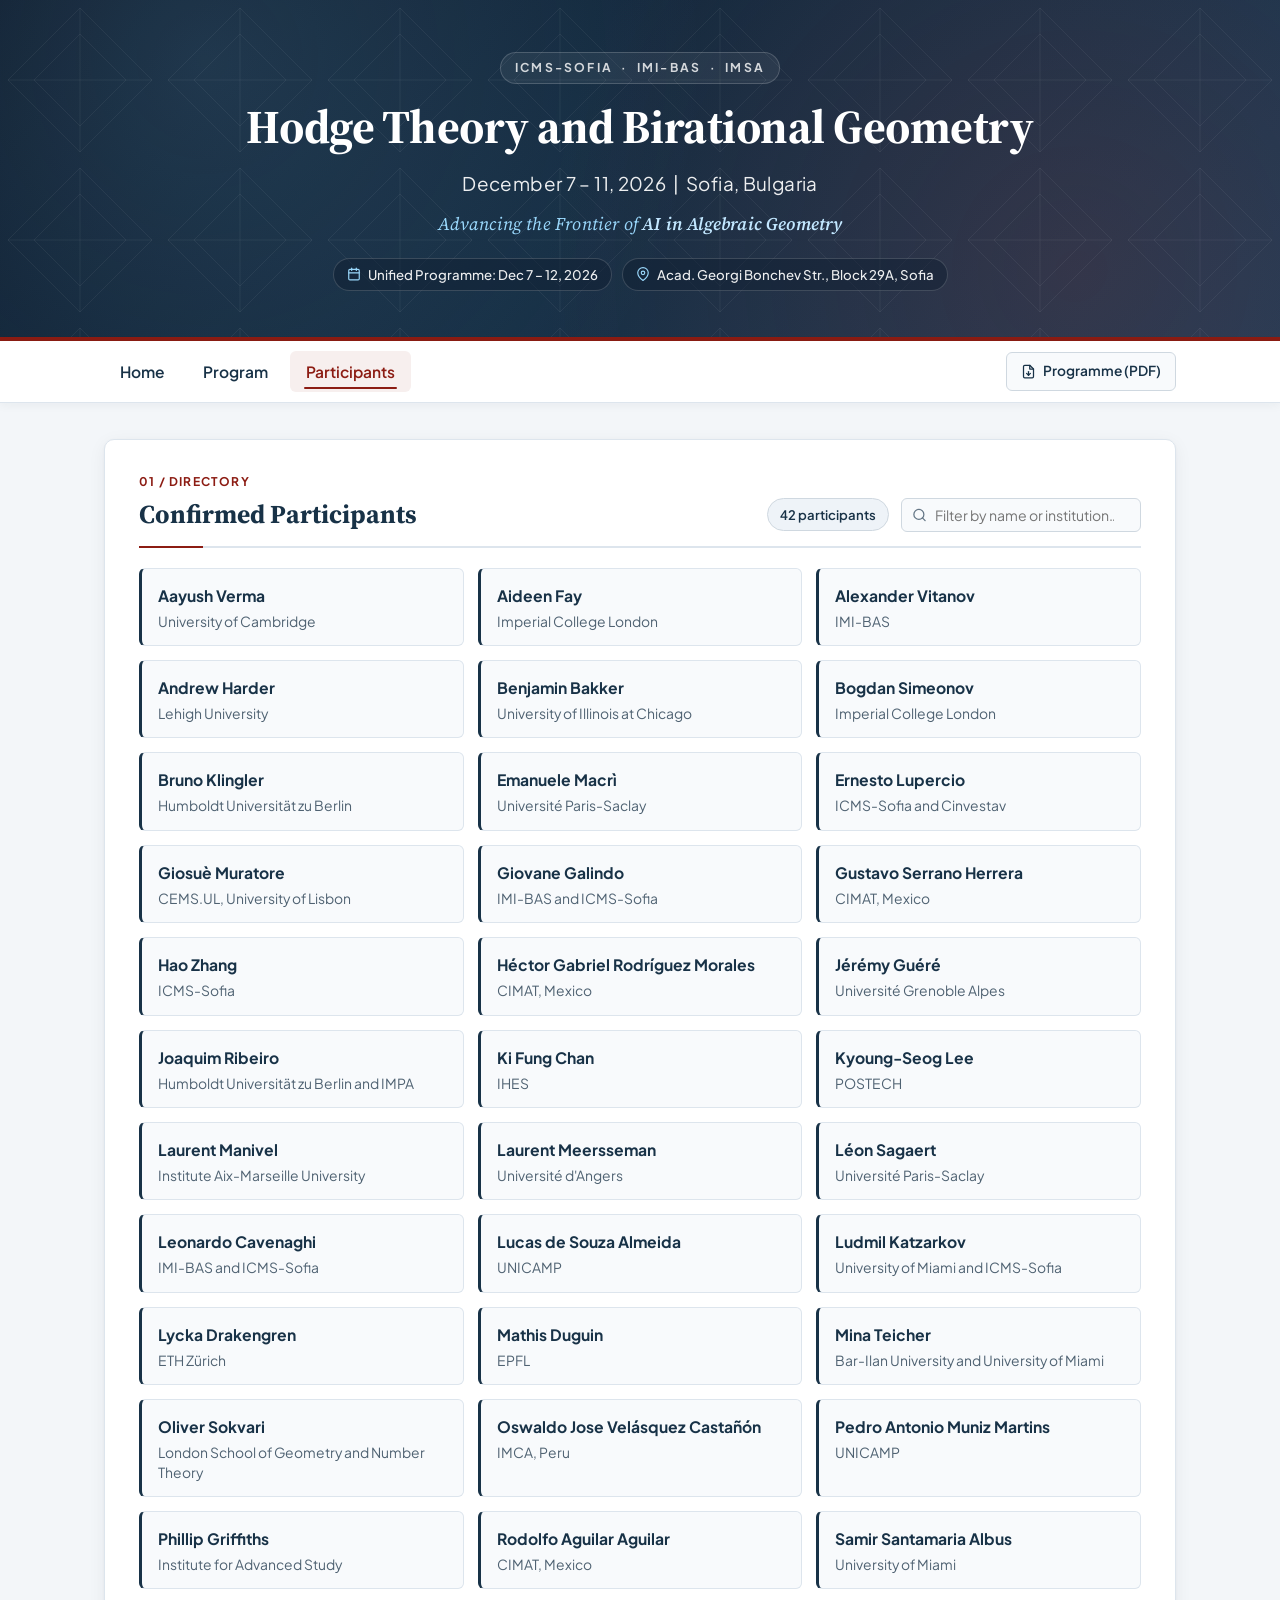
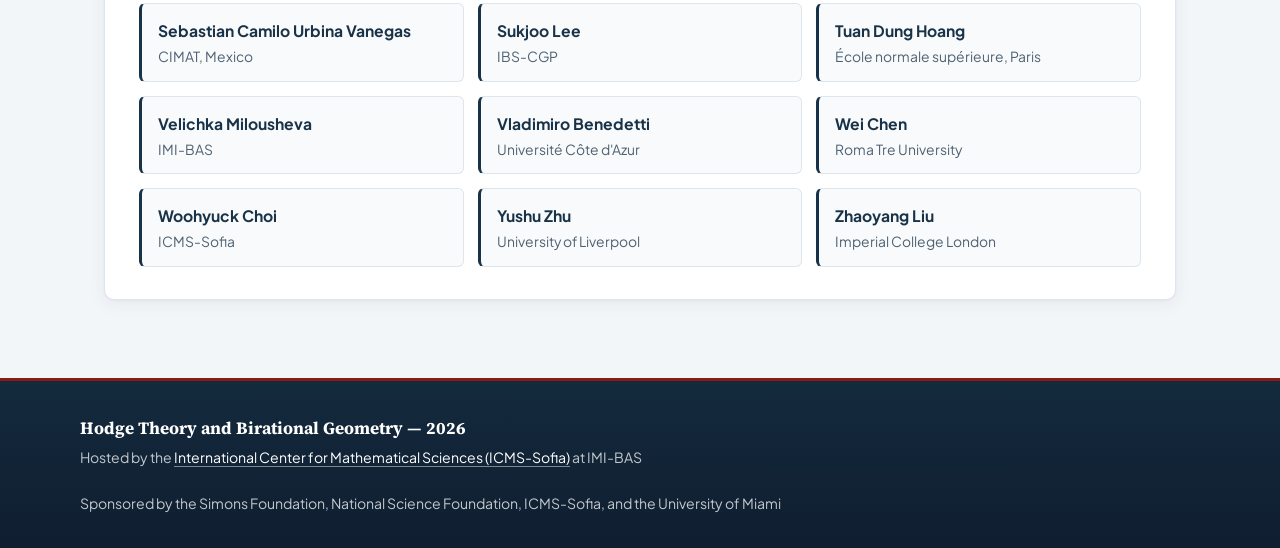
==== commit a65afb47: "Add CIMAT, self-funded and local participants; fix poster typo; restore original About wording Co-Au" ====
--- a/participants.html
+++ b/participants.html
@@ -10,7 +10,7 @@
     <link rel="preconnect" href="https://fonts.googleapis.com">
     <link rel="preconnect" href="https://fonts.gstatic.com" crossorigin>
     <link href="https://fonts.googleapis.com/css2?family=Plus+Jakarta+Sans:wght@400;500;600;700&family=Source+Serif+4:ital,opsz,wght@0,8..60,600;0,8..60,700;1,8..60,400&display=swap" rel="stylesheet">
-    <link rel="stylesheet" href="styles.css?v=20261127">
+    <link rel="stylesheet" href="styles.css?v=20261127c">
 </head>
 <body>
     <header class="site-header">
@@ -52,7 +52,7 @@
             <div class="directory-toolbar">
                 <h3>Confirmed Participants</h3>
                 <div class="directory-controls">
-                    <span class="count-pill" id="participant-count">32 participants</span>
+                    <span class="count-pill" id="participant-count" aria-live="polite">42 participants</span>
                     <div class="filter-input-wrap">
                         <svg viewBox="0 0 24 24" fill="none" stroke-width="2" stroke-linecap="round" stroke-linejoin="round" aria-hidden="true"><circle cx="11" cy="11" r="8"></circle><line x1="21" y1="21" x2="16.65" y2="16.65"></line></svg>
                         <input type="search" id="participant-filter" class="filter-input" placeholder="Filter by name or institution…" aria-label="Filter participants by name or institution">
@@ -70,6 +70,10 @@
                     <span class="speaker-inst">Imperial College London</span>
                 </div>
                 <div class="speaker">
+                    <span class="speaker-name">Alexander Vitanov</span>
+                    <span class="speaker-inst">IMI-BAS</span>
+                </div>
+                <div class="speaker">
                     <span class="speaker-name">Andrew Harder</span>
                     <span class="speaker-inst">Lehigh University</span>
                 </div>
@@ -78,6 +82,10 @@
                     <span class="speaker-inst">University of Illinois at Chicago</span>
                 </div>
                 <div class="speaker">
+                    <span class="speaker-name">Bogdan Simeonov</span>
+                    <span class="speaker-inst">Imperial College London</span>
+                </div>
+                <div class="speaker">
                     <span class="speaker-name">Bruno Klingler</span>
                     <span class="speaker-inst">Humboldt Universität zu Berlin</span>
                 </div>
@@ -98,10 +106,18 @@
                     <span class="speaker-inst">IMI-BAS and ICMS-Sofia</span>
                 </div>
                 <div class="speaker">
+                    <span class="speaker-name">Gustavo Serrano Herrera</span>
+                    <span class="speaker-inst">CIMAT, Mexico</span>
+                </div>
+                <div class="speaker">
                     <span class="speaker-name">Hao Zhang</span>
                     <span class="speaker-inst">ICMS-Sofia</span>
                 </div>
                 <div class="speaker">
+                    <span class="speaker-name">Héctor Gabriel Rodríguez Morales</span>
+                    <span class="speaker-inst">CIMAT, Mexico</span>
+                </div>
+                <div class="speaker">
                     <span class="speaker-name">Jérémy Guéré</span>
                     <span class="speaker-inst">Université Grenoble Alpes</span>
                 </div>
@@ -142,6 +158,10 @@
                     <span class="speaker-inst">University of Miami and ICMS-Sofia</span>
                 </div>
                 <div class="speaker">
+                    <span class="speaker-name">Lycka Drakengren</span>
+                    <span class="speaker-inst">ETH Zürich</span>
+                </div>
+                <div class="speaker">
                     <span class="speaker-name">Mathis Duguin</span>
                     <span class="speaker-inst">EPFL</span>
                 </div>
@@ -150,6 +170,10 @@
                     <span class="speaker-inst">Bar-Ilan University and University of Miami</span>
                 </div>
                 <div class="speaker">
+                    <span class="speaker-name">Oliver Sokvari</span>
+                    <span class="speaker-inst">London School of Geometry and Number Theory</span>
+                </div>
+                <div class="speaker">
                     <span class="speaker-name">Oswaldo Jose Velásquez Castañón</span>
                     <span class="speaker-inst">IMCA, Peru</span>
                 </div>
@@ -162,14 +186,26 @@
                     <span class="speaker-inst">Institute for Advanced Study</span>
                 </div>
                 <div class="speaker">
+                    <span class="speaker-name">Rodolfo Aguilar Aguilar</span>
+                    <span class="speaker-inst">CIMAT, Mexico</span>
+                </div>
+                <div class="speaker">
                     <span class="speaker-name">Samir Santamaria Albus</span>
                     <span class="speaker-inst">University of Miami</span>
                 </div>
                 <div class="speaker">
+                    <span class="speaker-name">Sebastian Camilo Urbina Vanegas</span>
+                    <span class="speaker-inst">CIMAT, Mexico</span>
+                </div>
+                <div class="speaker">
                     <span class="speaker-name">Sukjoo Lee</span>
                     <span class="speaker-inst">IBS-CGP</span>
                 </div>
                 <div class="speaker">
+                    <span class="speaker-name">Tuan Dung Hoang</span>
+                    <span class="speaker-inst">École normale supérieure, Paris</span>
+                </div>
+                <div class="speaker">
                     <span class="speaker-name">Velichka Milousheva</span>
                     <span class="speaker-inst">IMI-BAS</span>
                 </div>
@@ -180,6 +216,10 @@
                 <div class="speaker">
                     <span class="speaker-name">Wei Chen</span>
                     <span class="speaker-inst">Roma Tre University</span>
+                </div>
+                <div class="speaker">
+                    <span class="speaker-name">Woohyuck Choi</span>
+                    <span class="speaker-inst">ICMS-Sofia</span>
                 </div>
                 <div class="speaker">
                     <span class="speaker-name">Yushu Zhu</span>
@@ -230,7 +270,7 @@
                 return { el: card, key: normalize(card.textContent) };
             });
 
-            input.addEventListener("input", function () {
+            function applyFilter() {
                 var q = normalize(input.value).trim();
                 var shown = 0;
                 for (var i = 0; i < indexed.length; i++) {
@@ -244,7 +284,18 @@
                 if (emptyEl) {
                     emptyEl.style.display = shown === 0 ? "block" : "none";
                 }
+            }
+
+            input.addEventListener("input", applyFilter);
+            input.addEventListener("keydown", function (ev) {
+                if (ev.key === "Escape" && input.value) {
+                    input.value = "";
+                    applyFilter();
+                }
             });
+            if (input.value) {
+                applyFilter();
+            }
         })();
     </script>
 </body>
--- a/styles.css
+++ b/styles.css
@@ -56,6 +56,35 @@
 html {
     scroll-behavior: smooth;
     -webkit-text-size-adjust: 100%;
+}
+
+[id] {
+    scroll-margin-top: 80px;
+}
+
+a:focus-visible,
+button:focus-visible {
+    outline: 2px solid var(--secondary-color);
+    outline-offset: 2px;
+}
+
+header.site-header a:focus-visible,
+footer.site-footer a:focus-visible,
+.poster-showcase a:focus-visible {
+    outline-color: var(--sky-accent);
+}
+
+@media (prefers-reduced-motion: reduce) {
+    html {
+        scroll-behavior: auto;
+    }
+
+    *,
+    *::before,
+    *::after {
+        transition-duration: 0.01ms !important;
+        animation-duration: 0.01ms !important;
+    }
 }
 
 body {
@@ -323,8 +352,8 @@
     left: 0;
     bottom: -2px;
     width: 64px;
-    height: 2px;
-    background-color: var(--secondary-color);
+    height: 0;
+    border-bottom: 2px solid var(--secondary-color);
 }
 
 .card h3.teal {
@@ -332,7 +361,7 @@
 }
 
 .card h3.teal::after {
-    background-color: var(--teal-color);
+    border-bottom-color: var(--teal-color);
 }
 
 .card p {
@@ -376,8 +405,8 @@
     color: #ffffff;
     text-decoration: none;
     font-weight: 600;
-    font-size: 0.94rem;
-    padding: 11px 20px;
+    font-size: 0.91rem;
+    padding: 10px 16px;
     border-radius: var(--radius-sm);
     border: 1px solid var(--primary-color);
     transition: background-color 0.18s ease, border-color 0.18s ease, transform 0.15s ease;
@@ -399,8 +428,8 @@
     color: var(--primary-color);
     text-decoration: none;
     font-weight: 600;
-    font-size: 0.94rem;
-    padding: 11px 18px;
+    font-size: 0.91rem;
+    padding: 10px 15px;
     border-radius: var(--radius-sm);
     border: 1px solid var(--border-color);
     transition: all 0.18s ease;
@@ -426,7 +455,7 @@
 
 .overview-showcase {
     display: grid;
-    grid-template-columns: minmax(0, 1.12fr) minmax(320px, 0.88fr);
+    grid-template-columns: minmax(0, 1.08fr) minmax(350px, 0.92fr);
     gap: 26px;
     align-items: stretch;
     margin-bottom: 26px;
@@ -482,6 +511,11 @@
     color: var(--text-color);
 }
 
+.info-sub {
+    color: var(--inst-color);
+    font-size: 0.92em;
+}
+
 .info-value a {
     color: var(--primary-color);
     font-weight: 600;
@@ -523,11 +557,11 @@
 .city-card img {
     display: block;
     width: 100%;
-    height: 100%;
-    min-height: 280px;
-    aspect-ratio: 3 / 2;
+    height: 150px;
+    min-height: 150px;
     object-fit: cover;
-    flex: 1;
+    object-position: center 36%;
+    flex: 1 1 150px;
 }
 
 .city-caption {
@@ -539,6 +573,12 @@
     display: flex;
     justify-content: space-between;
     align-items: center;
+    gap: 12px;
+}
+
+.city-caption span:last-child {
+    white-space: nowrap;
+    flex-shrink: 0;
 }
 
 .poster-showcase {
@@ -580,12 +620,15 @@
     padding: 0 4px;
     font-size: 0.8rem;
     color: rgba(255, 255, 255, 0.76);
+    text-align: left;
 }
 
 .poster-caption a {
     color: var(--sky-accent);
     text-decoration: none;
     font-weight: 600;
+    white-space: nowrap;
+    flex-shrink: 0;
 }
 
 .poster-caption a:hover {
@@ -847,6 +890,11 @@
     color: var(--teal-color);
 }
 
+td.empty-slot {
+    background-color: var(--time-bg);
+    color: #596b7b;
+}
+
 td.course-cell {
     background-color: var(--course-bg);
 }
@@ -954,8 +1002,8 @@
     left: 0;
     bottom: -2px;
     width: 64px;
-    height: 2px;
-    background-color: var(--secondary-color);
+    height: 0;
+    border-bottom: 2px solid var(--secondary-color);
 }
 
 .directory-toolbar h3 {
@@ -1089,27 +1137,72 @@
    Responsive Breakpoints & Print Styles
    ========================================================================== */
 
-@media (max-width: 940px) {
-    .scroll-hint {
-        display: flex;
-    }
-
+@media (max-width: 1100px) {
     .overview-showcase {
         grid-template-columns: 1fr;
+    }
+
+    .city-card img {
+        height: auto;
+        min-height: 0;
+        aspect-ratio: 3 / 2;
+        flex: none;
     }
 
     .poster-showcase {
         position: static;
         max-width: 560px;
+        width: 100%;
         margin: 0 auto;
+    }
+}
+
+@media screen and (max-width: 940px) {
+    .scroll-hint {
+        display: flex;
     }
 
     .speakers-grid {
         grid-template-columns: repeat(2, minmax(0, 1fr));
     }
+
+    table.schedule th.col-time,
+    table.schedule td.time-col {
+        position: sticky;
+        left: 0;
+        z-index: 2;
+        width: 98px;
+        font-size: 0.82rem;
+        padding-left: 8px;
+        padding-right: 8px;
+        box-shadow: inset -1px 0 0 var(--border-color), 0 1px 0 var(--border-color);
+    }
+
+    table.schedule thead th.col-time {
+        z-index: 3;
+        box-shadow: inset -1px 0 0 rgba(255, 255, 255, 0.28);
+    }
+
+    table.schedule.revalski th.col-day {
+        width: calc((100% - 98px) / 2);
+    }
+
+    table.schedule td[colspan] {
+        text-align: left;
+        padding-left: 16px;
+    }
+
+    table.schedule td[colspan] strong {
+        position: sticky;
+        left: 114px;
+    }
 }
 
 @media (max-width: 640px) {
+    [id] {
+        scroll-margin-top: 132px;
+    }
+
     header.site-header {
         padding: 38px 18px 34px;
     }
@@ -1117,6 +1210,11 @@
     .nav-inner {
         justify-content: center;
         padding: 10px 14px;
+        gap: 10px 14px;
+    }
+
+    .nav-links {
+        justify-content: center;
     }
 
     main.container,
@@ -1150,8 +1248,35 @@
     }
 }
 
+@media (max-width: 480px) {
+    .nav-links {
+        gap: 2px;
+    }
+
+    .nav-links a {
+        padding: 6px 10px;
+        font-size: 0.91rem;
+    }
+
+    .action-row a,
+    .top-bar .pdf-btn {
+        width: 100%;
+        justify-content: center;
+        white-space: normal;
+        text-align: center;
+    }
+
+    .header-pill,
+    .jump-pill {
+        white-space: normal;
+        text-align: left;
+    }
+}
+
 @media print {
     nav.site-nav,
+    header.site-header::before,
+    .scroll-hint,
     .pdf-btn,
     .action-row,
     .jump-pills,
@@ -1160,26 +1285,227 @@
     }
 
     body {
+        display: block;
+        min-height: 0;
         background: #ffffff;
+        color: #000000;
     }
 
     header.site-header {
         background: #ffffff !important;
         color: #000000 !important;
-        padding: 16px 0;
+        padding: 10px 0;
         border-bottom: 2px solid #000000;
+    }
+
+    header.site-header h1 {
+        font-size: 1.85rem;
+    }
+
+    header.site-header h2 {
+        margin-top: 8px;
+        font-size: 0.98rem;
+    }
+
+    .header-kicker {
+        margin-bottom: 10px;
+    }
+
+    .header-pills {
+        margin-top: 12px;
     }
 
     header.site-header h1,
     header.site-header h2,
     .header-slogan,
+    .header-slogan strong,
     .header-kicker {
         color: #000000 !important;
-    }
-
-    .card {
-        box-shadow: none;
+        border-color: #666666 !important;
+        background: transparent !important;
+    }
+
+    .header-pill {
+        color: #000000 !important;
+        background: transparent !important;
+        border: 1px solid #888888 !important;
+    }
+
+    .header-pill svg {
+        stroke: #000000 !important;
+    }
+
+    main.container,
+    .container {
+        margin: 12px auto;
+        padding: 0;
+        max-width: 100%;
+    }
+
+    .overview-showcase,
+    .overview-stack,
+    .city-card,
+    .poster-showcase {
+        display: block !important;
+    }
+
+    .overview-showcase {
+        margin-bottom: 14px;
+    }
+
+    .city-card {
+        margin: 14px 0;
+        box-shadow: none !important;
         border: 1px solid #cccccc;
         break-inside: avoid;
-    }
-}
+        page-break-inside: avoid;
+    }
+
+    .city-card img {
+        width: 100%;
+        max-height: 220px;
+        height: auto !important;
+        min-height: 0 !important;
+        aspect-ratio: 3 / 2;
+        object-fit: cover;
+    }
+
+    .poster-showcase {
+        max-width: 430px;
+        margin: 0 auto 14px;
+        padding: 12px;
+        background: #ffffff !important;
+        border: 1px solid #cccccc !important;
+        box-shadow: none !important;
+        break-inside: avoid;
+        page-break-inside: avoid;
+    }
+
+    .poster-caption,
+    .poster-caption a {
+        color: #000000 !important;
+    }
+
+    .card {
+        box-shadow: none !important;
+        border: 1px solid #cccccc;
+        padding: 14px 16px;
+        margin-bottom: 12px;
+    }
+
+    .card h3 {
+        font-size: 1.38rem;
+        margin-bottom: 12px;
+        padding-bottom: 8px;
+    }
+
+    .card h3::after,
+    .directory-toolbar::after {
+        border-bottom-color: #000000 !important;
+    }
+
+    .section-tag,
+    .card h3,
+    .directory-toolbar {
+        break-after: avoid;
+        page-break-after: avoid;
+    }
+
+    .subtitle-meta {
+        margin: -2px 0 12px 0;
+        padding: 7px 10px;
+        font-size: 0.84rem;
+    }
+
+    #part-revalski {
+        break-before: page;
+        page-break-before: always;
+    }
+
+    .table-wrap {
+        overflow: visible !important;
+    }
+
+    table.schedule {
+        min-width: 0 !important;
+        font-size: 0.78rem;
+    }
+
+    table.schedule thead {
+        display: table-header-group;
+    }
+
+    table.schedule thead th {
+        background: #f0f4f8 !important;
+        color: #000000 !important;
+        border-bottom: 2px solid #000000 !important;
+    }
+
+    table.schedule thead th .day-date {
+        color: #222222 !important;
+        opacity: 1 !important;
+    }
+
+    table.schedule th.col-time,
+    td.time-col {
+        position: static !important;
+        width: 86px;
+        font-size: 0.75rem;
+        box-shadow: none !important;
+    }
+
+    table.schedule th,
+    table.schedule td {
+        padding: 5px 6px;
+    }
+
+    table.schedule td.left-align {
+        padding: 5px 9px;
+    }
+
+    .swatch,
+    td.course-cell,
+    td.seq-cell,
+    td.event-cell {
+        -webkit-print-color-adjust: exact;
+        print-color-adjust: exact;
+    }
+
+    .legend-row {
+        margin-top: 10px;
+        padding-top: 8px;
+        font-size: 0.82rem;
+        break-inside: avoid;
+        page-break-inside: avoid;
+    }
+
+    .footnote {
+        margin-top: 6px;
+        font-size: 0.8rem;
+        break-inside: avoid;
+        page-break-inside: avoid;
+    }
+
+    .speaker,
+    .info-item,
+    table.schedule tr {
+        break-inside: avoid;
+        page-break-inside: avoid;
+    }
+
+    footer.site-footer {
+        background: #ffffff !important;
+        color: #000000 !important;
+        border-top: 1px solid #888888;
+        padding: 12px 0 0;
+        break-inside: avoid;
+        page-break-inside: avoid;
+    }
+
+    footer.site-footer a,
+    .footer-brand strong,
+    .footer-brand p,
+    .footer-meta p {
+        color: #000000 !important;
+    }
+}
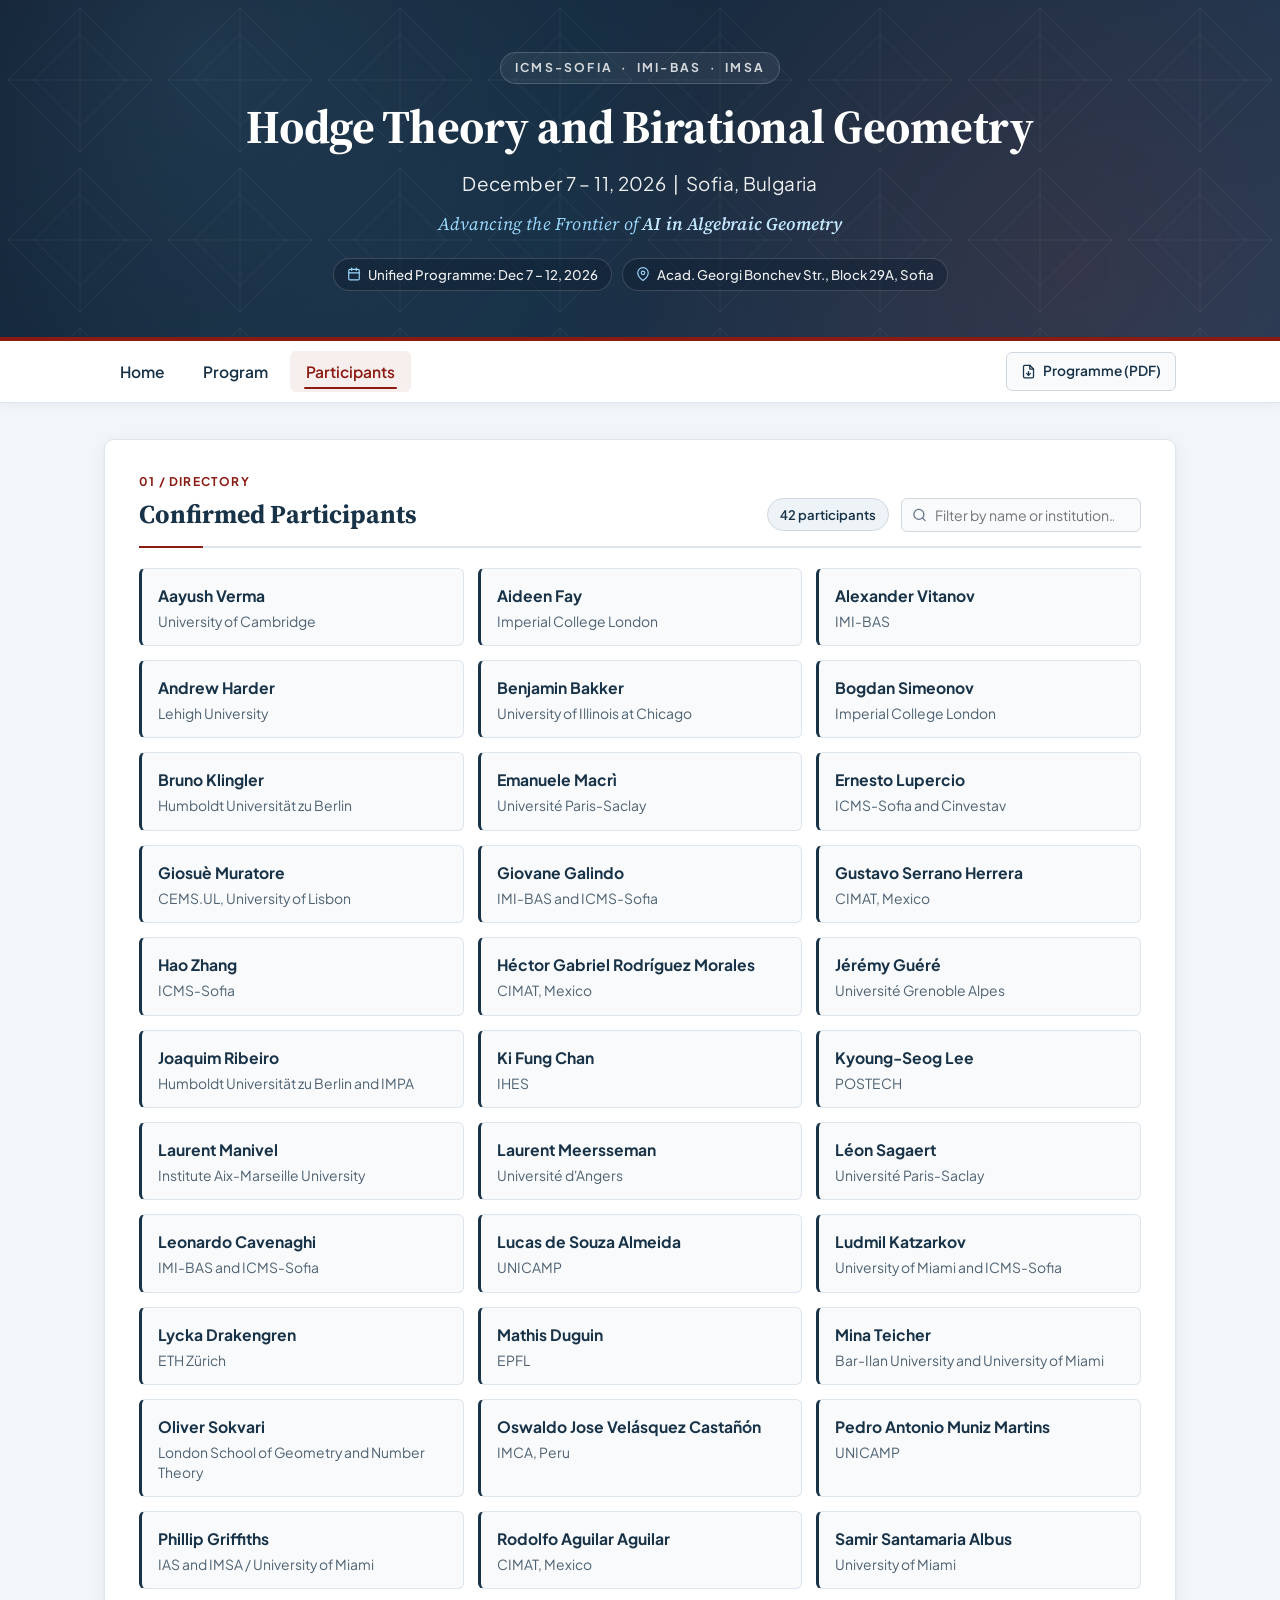
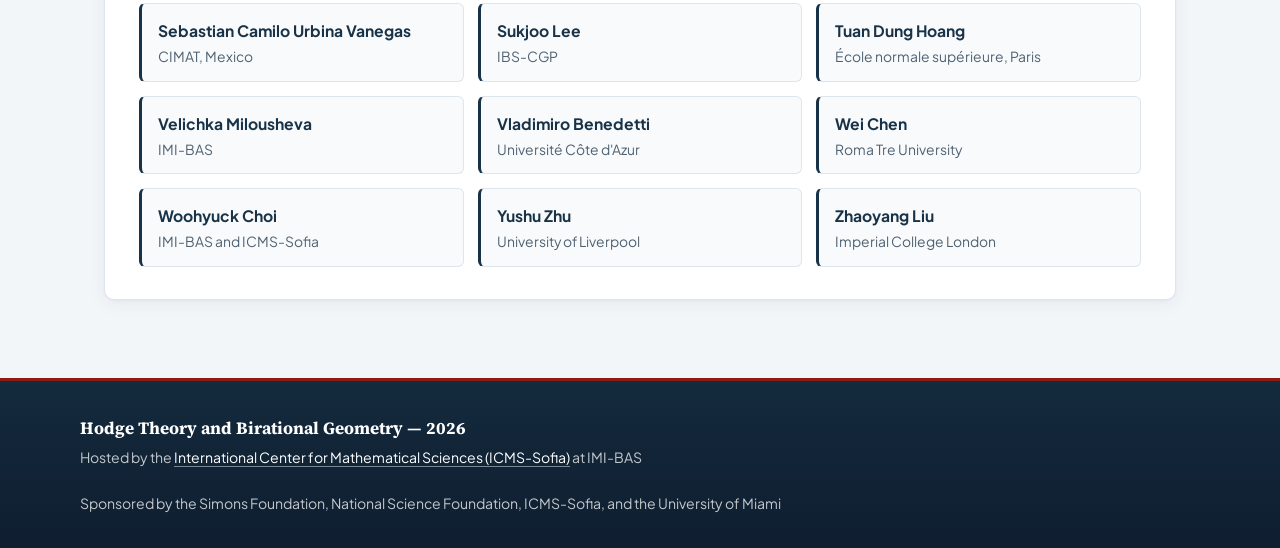
==== commit 67a7d1e3: "Restore Simons logo O on poster; harmonize Guéré, Griffiths and Choi affiliations Co-Authored-By: Cl" ====
--- a/participants.html
+++ b/participants.html
@@ -183,7 +183,7 @@
                 </div>
                 <div class="speaker">
                     <span class="speaker-name">Phillip Griffiths</span>
-                    <span class="speaker-inst">Institute for Advanced Study</span>
+                    <span class="speaker-inst">IAS and IMSA / University of Miami</span>
                 </div>
                 <div class="speaker">
                     <span class="speaker-name">Rodolfo Aguilar Aguilar</span>
@@ -219,7 +219,7 @@
                 </div>
                 <div class="speaker">
                     <span class="speaker-name">Woohyuck Choi</span>
-                    <span class="speaker-inst">ICMS-Sofia</span>
+                    <span class="speaker-inst">IMI-BAS and ICMS-Sofia</span>
                 </div>
                 <div class="speaker">
                     <span class="speaker-name">Yushu Zhu</span>
